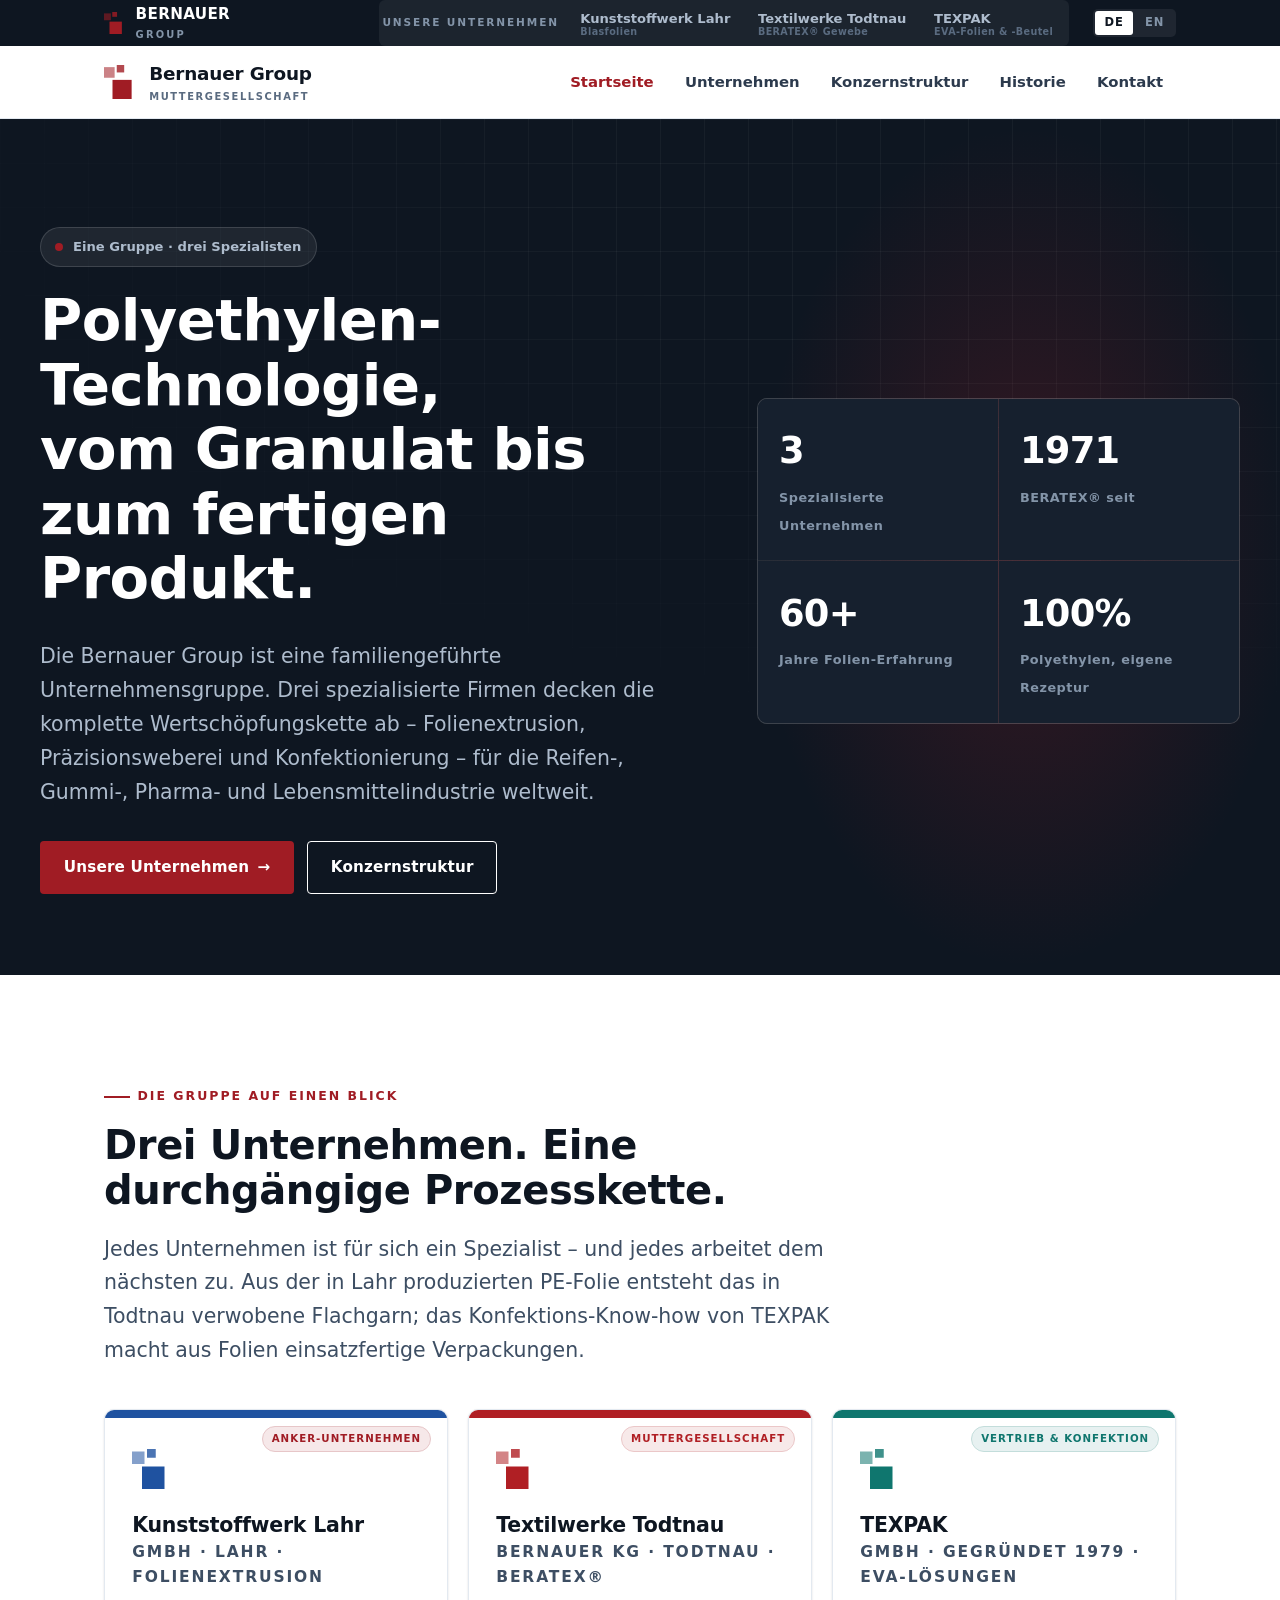
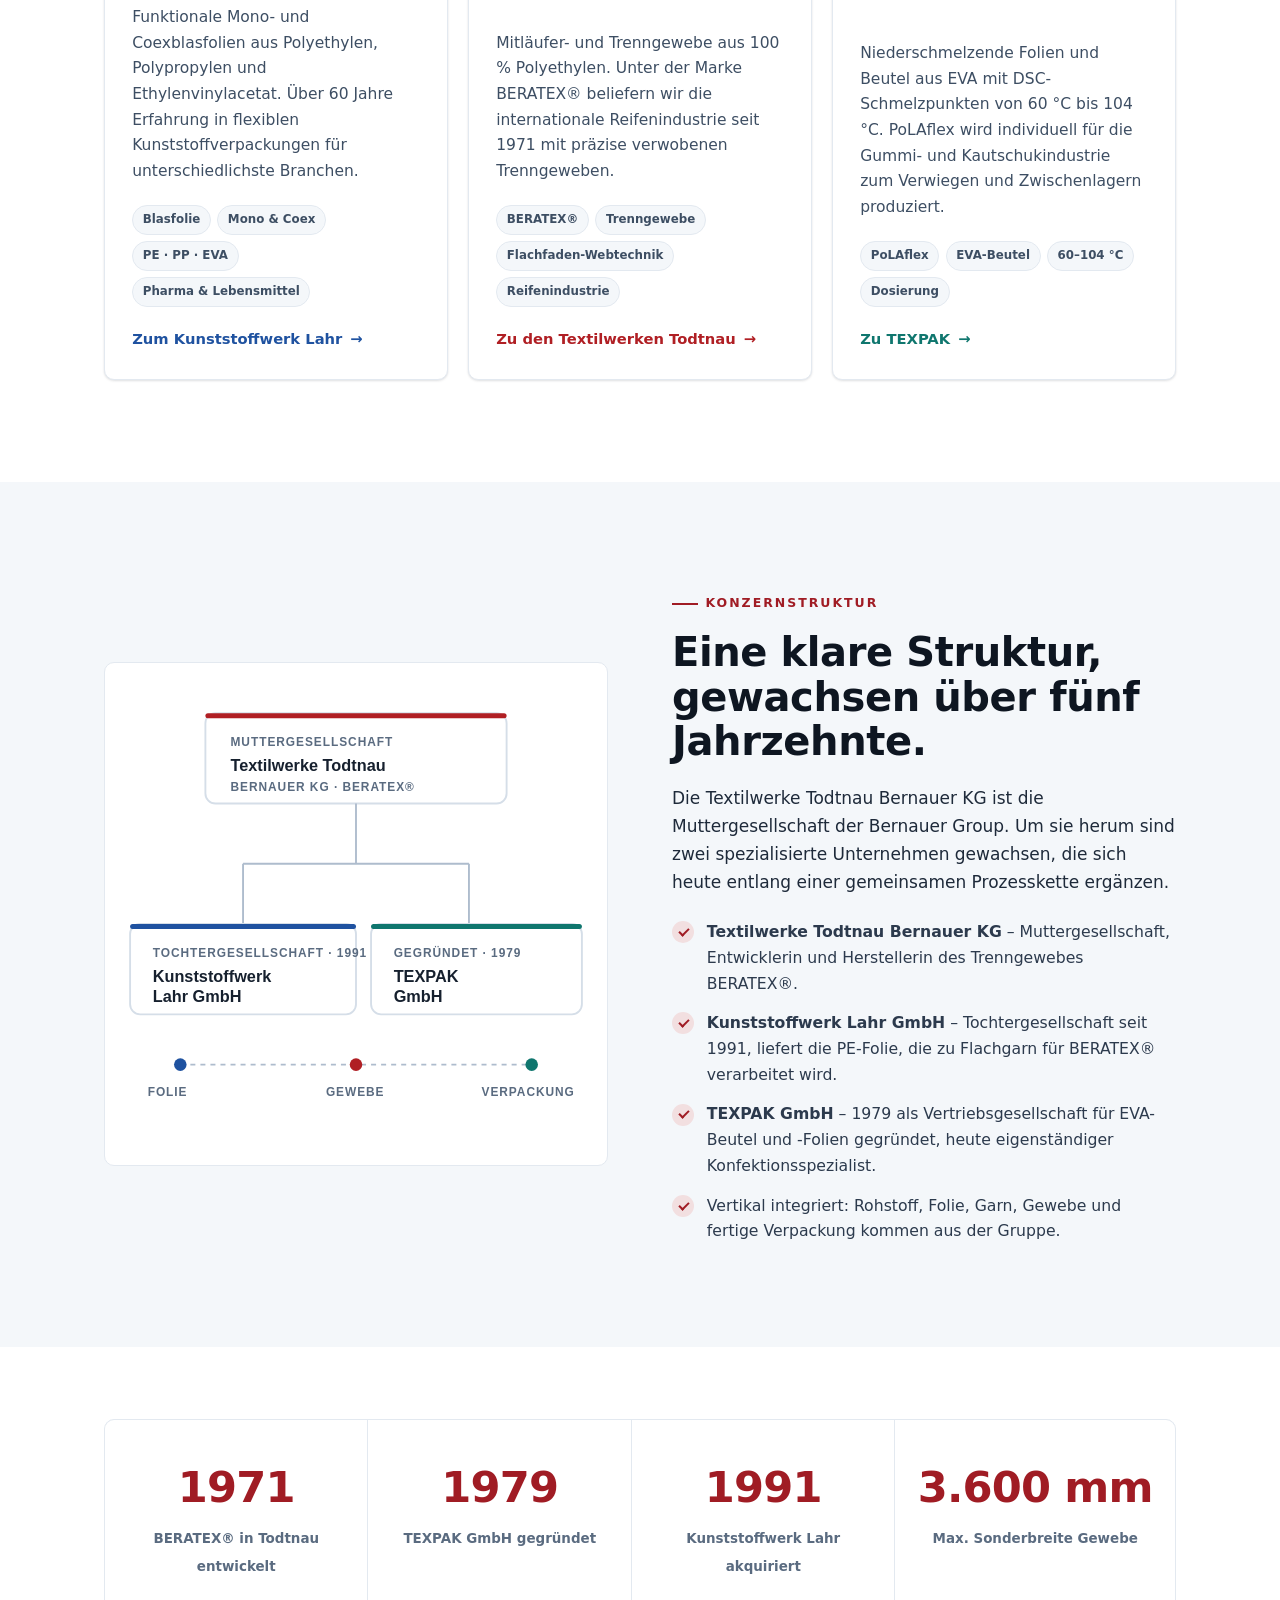
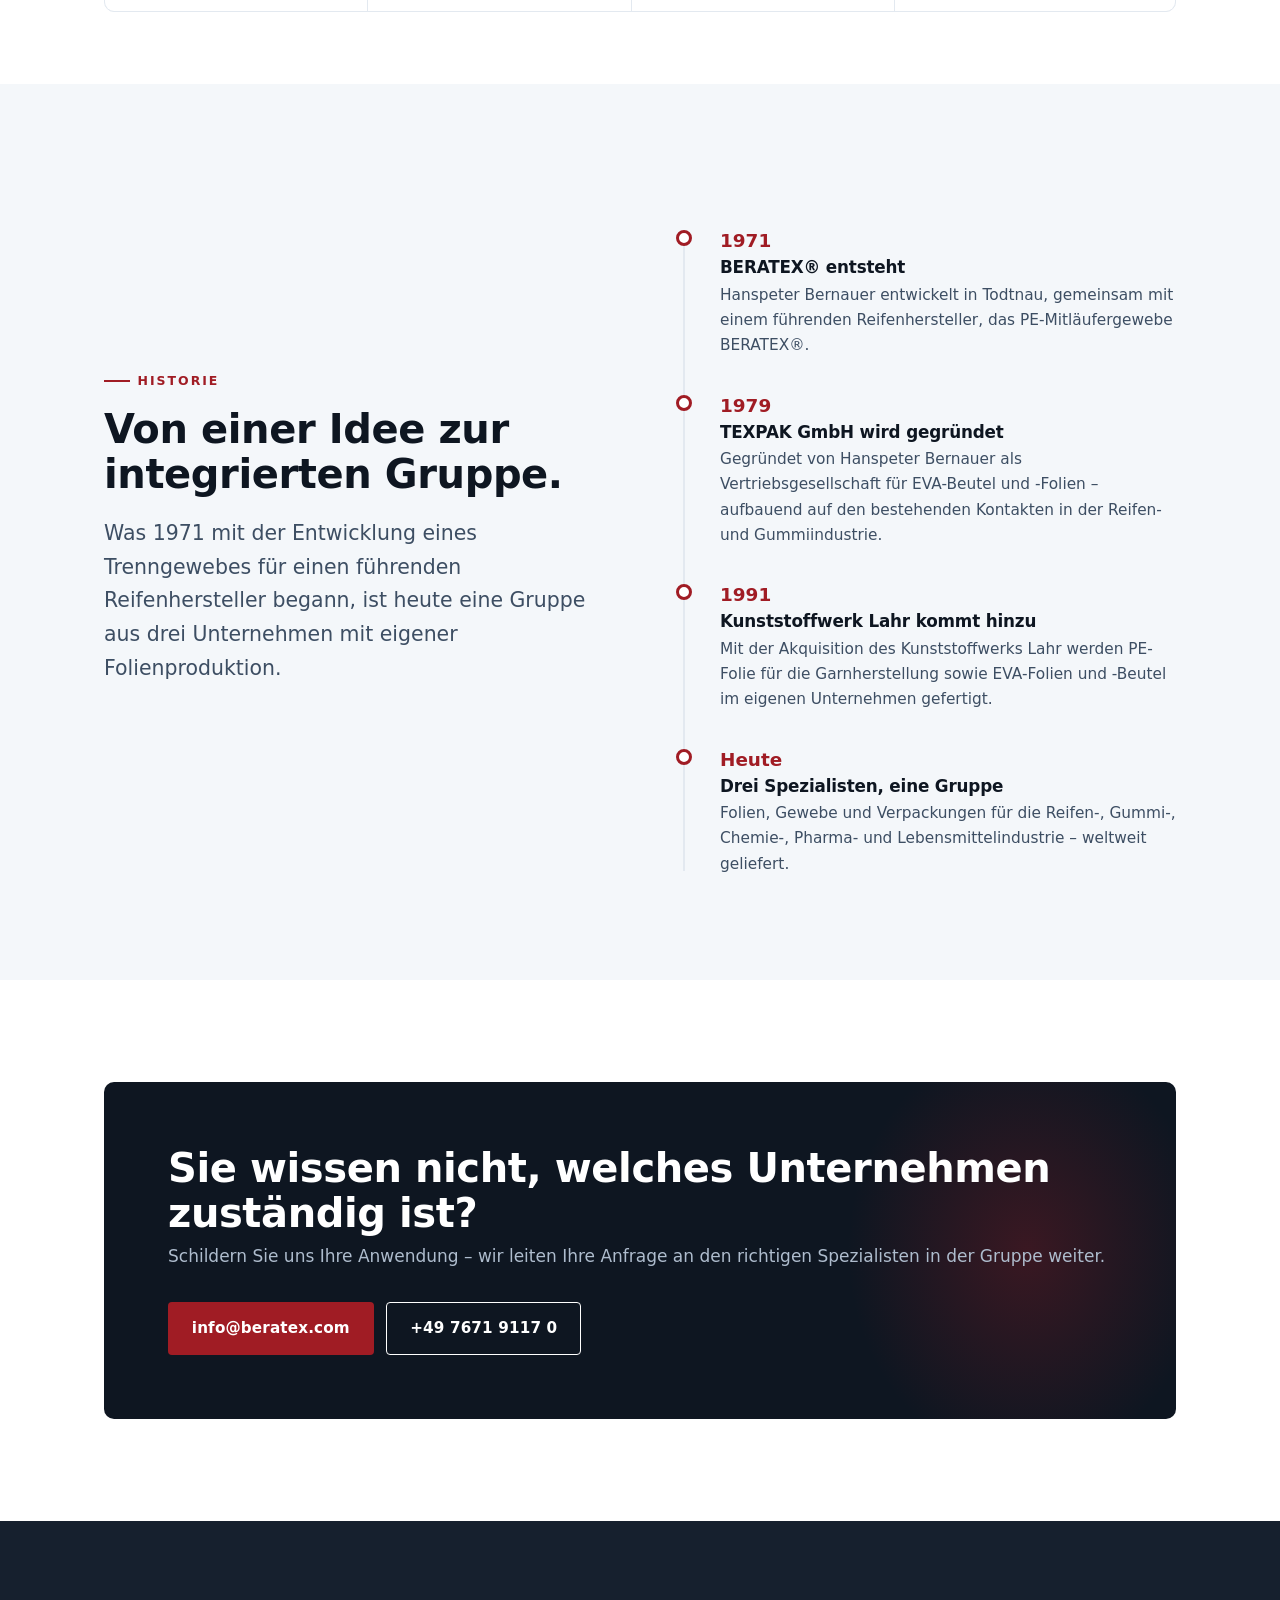
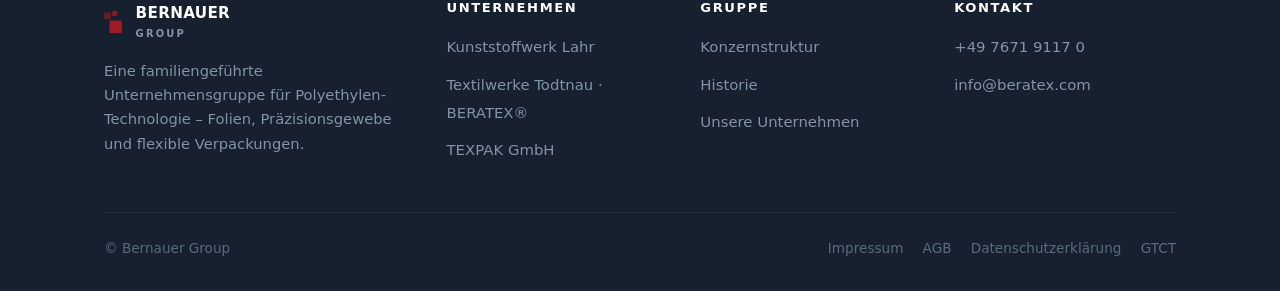
==== index.html @ 50db1efd "feat: B2B-Konzernwebsite der Bernauer Group mit Sparten-Weiche und DE/EN Statische Website fuer die " ====
<!DOCTYPE html>
<html lang="de">
<head>
<meta charset="utf-8">
<meta name="viewport" content="width=device-width, initial-scale=1">
<title data-en="Bernauer Group — Three specialists in polyethylene technology">Bernauer Group — Drei Spezialisten für Polyethylen-Technologie</title>
<meta name="description"
      content="Die Bernauer Group vereint drei spezialisierte Unternehmen: Kunststoffwerk Lahr (Blasfolien), Textilwerke Todtnau / BERATEX (PE-Trenngewebe) und TEXPAK (niederschmelzende EVA-Folien und -Beutel)."
      data-en="The Bernauer Group unites three specialised companies: Kunststoffwerk Lahr (blown films), Textilwerke Todtnau / BERATEX (PE release fabrics) and TEXPAK (low-melting EVA films and bags).">
<link rel="stylesheet" href="assets/styles.css">
</head>
<body>

<header class="site-header">
  <!-- ── Zeile 1: Konzern-Identität, Sparten-Weiche, Sprache ─────── -->
  <div class="groupbar">
    <div class="container groupbar__inner">
      <a class="groupbar__brand" href="index.html">
        <svg class="mark" viewBox="0 0 32 32" aria-hidden="true"><rect class="m2" x="0" y="2" width="10" height="10"/><rect class="m3" x="12" y="0" width="7" height="7"/><rect x="8" y="14" width="18" height="18"/></svg>
        <span>BERNAUER<small>Group</small></span>
      </a>

      <nav class="switch" aria-label="Unternehmen der Gruppe">
        <span class="switch__label" data-en="Our companies">Unsere Unternehmen</span>
        <a href="kunststoffwerk-lahr.html" data-brand="kwl">Kunststoffwerk Lahr<small data-en="Blown films">Blasfolien</small></a>
        <a href="beratex.html" data-brand="beratex">Textilwerke Todtnau<small data-en="BERATEX® fabrics">BERATEX® Gewebe</small></a>
        <a href="texpak.html" data-brand="texpak">TEXPAK<small data-en="EVA films &amp; bags">EVA-Folien &amp; -Beutel</small></a>
      </nav>

      <div class="langswitch" role="group" aria-label="Sprache / Language">
        <button type="button" data-lang="de" aria-pressed="true">DE</button>
        <button type="button" data-lang="en" aria-pressed="false">EN</button>
      </div>
    </div>
  </div>

  <!-- ── Zeile 2: Seiten-Navigation ──────────────────────────────── -->
  <div class="container navbar__inner">
    <a class="brandlink" href="index.html">
      <svg class="mark" viewBox="0 0 32 32" aria-hidden="true"><rect class="m2" x="0" y="2" width="10" height="10"/><rect class="m3" x="12" y="0" width="7" height="7"/><rect x="8" y="14" width="18" height="18"/></svg>
      <span class="brandlink__name">Bernauer Group<small data-en="Parent company">Muttergesellschaft</small></span>
    </a>

    <button class="nav-toggle" aria-label="Menü öffnen" aria-expanded="false" aria-controls="mainnav">
      <span></span><span></span><span></span>
    </button>

    <nav class="mainnav" id="mainnav" aria-label="Hauptnavigation">
      <div class="mobile-switch">
        <a href="kunststoffwerk-lahr.html">Kunststoffwerk Lahr</a>
        <a href="beratex.html">Textilwerke Todtnau · BERATEX®</a>
        <a href="texpak.html">TEXPAK GmbH</a>
      </div>
      <a href="index.html" class="is-active" data-en="Home">Startseite</a>
      <a href="#companies" data-en="Companies">Unternehmen</a>
      <a href="#structure" data-en="Group structure">Konzernstruktur</a>
      <a href="#history" data-en="History">Historie</a>
      <a href="#contact" data-en="Contact">Kontakt</a>
      <a class="btn btn--primary nav-cta" href="#contact" data-en-html="Request a quote <span class=&quot;arrow&quot;>→</span>">Anfrage stellen <span class="arrow">→</span></a>
    </nav>
  </div>
</header>

<main>

  <!-- ══ HERO ══════════════════════════════════════════════════════ -->
  <section class="hero">
    <div class="container hero__inner">
      <div class="hero__grid">
        <div>
          <span class="hero__badge" data-en-html="<span class=&quot;dot&quot;></span> One group · three specialists"><span class="dot"></span> Eine Gruppe · drei Spezialisten</span>
          <h1 data-en-html="Polyethylene technology,<br>from granulate to finished product.">Polyethylen-Technologie,<br>vom Granulat bis zum fertigen Produkt.</h1>
          <p class="lead" data-en="The Bernauer Group is a family-owned industrial group. Three specialised companies cover the complete value chain — film extrusion, precision weaving and converting — for the tyre, rubber, pharmaceutical and food industries worldwide.">
            Die Bernauer Group ist eine familiengeführte Unternehmensgruppe. Drei
            spezialisierte Firmen decken die komplette Wertschöpfungskette ab –
            Folienextrusion, Präzisionsweberei und Konfektionierung – für die
            Reifen-, Gummi-, Pharma- und Lebensmittelindustrie weltweit.
          </p>
          <div class="hero__actions">
            <a class="btn btn--primary" href="#companies" data-en-html="Explore our companies <span class=&quot;arrow&quot;>→</span>">Unsere Unternehmen <span class="arrow">→</span></a>
            <a class="btn btn--ghost" href="#structure" data-en="Group structure">Konzernstruktur</a>
          </div>
        </div>

        <div class="hero__stats">
          <div class="hero__stat"><b>3</b><span data-en="Specialised companies">Spezialisierte Unternehmen</span></div>
          <div class="hero__stat"><b>1971</b><span data-en="BERATEX® since">BERATEX® seit</span></div>
          <div class="hero__stat"><b>60+</b><span data-en="Years of film expertise">Jahre Folien-Erfahrung</span></div>
          <div class="hero__stat"><b>100%</b><span data-en="Polyethylene, own formulation">Polyethylen, eigene Rezeptur</span></div>
        </div>
      </div>
    </div>
  </section>

  <!-- ══ DIE DREI UNTERNEHMEN — die Weiche als große Karten ════════ -->
  <section class="section" id="companies">
    <div class="container">
      <div style="max-width:70ch">
        <span class="eyebrow" data-en="The group at a glance">Die Gruppe auf einen Blick</span>
        <h2 data-en="Three companies. One integrated process chain.">Drei Unternehmen. Eine durchgängige Prozesskette.</h2>
        <p class="lead" data-en="Each company is a specialist in its own right — and each one feeds the next. PE film produced in Lahr becomes the flat yarn woven in Todtnau; the converting know-how of TEXPAK turns films into ready-to-use packaging.">
          Jedes Unternehmen ist für sich ein Spezialist – und jedes arbeitet dem
          nächsten zu. Aus der in Lahr produzierten PE-Folie entsteht das in
          Todtnau verwobene Flachgarn; das Konfektions-Know-how von TEXPAK macht
          aus Folien einsatzfertige Verpackungen.
        </p>
      </div>

      <div class="divisions" style="margin-top:2.6rem" data-reveal>

        <article class="division" data-brand="kwl">
          <div class="division__top"></div>
          <span class="division__anchor" data-en="Anchor company">Anker-Unternehmen</span>
          <div class="division__body">
            <div class="division__mark">
              <svg class="mark" viewBox="0 0 32 32" aria-hidden="true"><rect class="m2" x="0" y="2" width="10" height="10"/><rect class="m3" x="12" y="0" width="7" height="7"/><rect x="8" y="14" width="18" height="18"/></svg>
            </div>
            <h3>Kunststoffwerk Lahr</h3>
            <p class="division__role" data-en="GmbH · Lahr · Film extrusion">GmbH · Lahr · Folienextrusion</p>
            <p data-en="Functional mono- and coex blown films made from polyethylene, polypropylene and EVA. More than 60 years of expertise in flexible plastic packaging for a wide range of industries.">
              Funktionale Mono- und Coexblasfolien aus Polyethylen, Polypropylen
              und Ethylenvinylacetat. Über 60 Jahre Erfahrung in flexiblen
              Kunststoffverpackungen für unterschiedlichste Branchen.
            </p>
            <div class="division__tags">
              <span data-en="Blown film">Blasfolie</span><span data-en="Mono &amp; coex">Mono &amp; Coex</span><span>PE · PP · EVA</span><span data-en="Pharma &amp; food">Pharma &amp; Lebensmittel</span>
            </div>
            <a class="division__link" href="kunststoffwerk-lahr.html" data-en-html="Visit Kunststoffwerk Lahr <span class=&quot;arrow&quot;>→</span>">Zum Kunststoffwerk Lahr <span class="arrow">→</span></a>
          </div>
        </article>

        <article class="division" data-brand="beratex">
          <div class="division__top"></div>
          <span class="division__anchor" style="--brand:var(--beratex)" data-en="Parent company">Muttergesellschaft</span>
          <div class="division__body">
            <div class="division__mark">
              <svg class="mark" viewBox="0 0 32 32" aria-hidden="true"><rect class="m2" x="0" y="2" width="10" height="10"/><rect class="m3" x="12" y="0" width="7" height="7"/><rect x="8" y="14" width="18" height="18"/></svg>
            </div>
            <h3>Textilwerke Todtnau</h3>
            <p class="division__role">Bernauer KG · Todtnau · BERATEX®</p>
            <p data-en="Release fabrics and liners woven from 100% polyethylene. Under the BERATEX® brand we have supplied the international tyre industry with precision-woven separating fabrics since 1971.">
              Mitläufer- und Trenngewebe aus 100 % Polyethylen. Unter der Marke
              BERATEX® beliefern wir die internationale Reifenindustrie seit 1971
              mit präzise verwobenen Trenngeweben.
            </p>
            <div class="division__tags">
              <span>BERATEX®</span><span data-en="Release fabric">Trenngewebe</span><span data-en="Flat-yarn weaving">Flachfaden-Webtechnik</span><span data-en="Tyre industry">Reifenindustrie</span>
            </div>
            <a class="division__link" href="beratex.html" data-en-html="Visit Textilwerke Todtnau <span class=&quot;arrow&quot;>→</span>">Zu den Textilwerken Todtnau <span class="arrow">→</span></a>
          </div>
        </article>

        <article class="division" data-brand="texpak">
          <div class="division__top"></div>
          <span class="division__anchor" style="--brand:var(--texpak)" data-en="Sales &amp; converting">Vertrieb &amp; Konfektion</span>
          <div class="division__body">
            <div class="division__mark">
              <svg class="mark" viewBox="0 0 32 32" aria-hidden="true"><rect class="m2" x="0" y="2" width="10" height="10"/><rect class="m3" x="12" y="0" width="7" height="7"/><rect x="8" y="14" width="18" height="18"/></svg>
            </div>
            <h3>TEXPAK</h3>
            <p class="division__role" data-en="GmbH · Founded 1979 · EVA solutions">GmbH · gegründet 1979 · EVA-Lösungen</p>
            <p data-en="Low-melting films and bags made from EVA with DSC melting points from 60 °C to 104 °C. PoLAflex is produced individually for the rubber and chemical industry for weighing and interim storage.">
              Niederschmelzende Folien und Beutel aus EVA mit DSC-Schmelzpunkten
              von 60 °C bis 104 °C. PoLAflex wird individuell für die Gummi- und
              Kautschukindustrie zum Verwiegen und Zwischenlagern produziert.
            </p>
            <div class="division__tags">
              <span>PoLAflex</span><span data-en="EVA bags">EVA-Beutel</span><span>60–104 °C</span><span data-en="Dosing">Dosierung</span>
            </div>
            <a class="division__link" href="texpak.html" data-en-html="Visit TEXPAK <span class=&quot;arrow&quot;>→</span>">Zu TEXPAK <span class="arrow">→</span></a>
          </div>
        </article>

      </div>
    </div>
  </section>

  <!-- ══ KONZERNSTRUKTUR ═══════════════════════════════════════════ -->
  <section class="section bg-paper" id="structure">
    <div class="container">
      <div class="split">
        <div class="split__media">
          <div class="figure" style="aspect-ratio:1/1;background:#fff">
            <svg viewBox="0 0 400 400" role="img" aria-label="Organigramm der Bernauer Group: Textilwerke Todtnau als Muttergesellschaft mit Kunststoffwerk Lahr und TEXPAK">
              <defs>
                <style>
                  .box  { fill:#fff; stroke:#d5dee8; stroke-width:1.5; }
                  .lbl  { font:700 13px 'Helvetica Neue',Arial,sans-serif; fill:#16202e; }
                  .sub  { font:600 9.5px 'Helvetica Neue',Arial,sans-serif; fill:#5a6b80; letter-spacing:.08em; }
                  .conn { stroke:#aebccd; stroke-width:1.5; fill:none; }
                </style>
              </defs>

              <rect class="box" x="80" y="40" width="240" height="72" rx="8" stroke="#b01f24"/>
              <rect x="80" y="40" width="240" height="4" rx="2" fill="#b01f24"/>
              <text class="sub" x="100" y="66" data-en="PARENT COMPANY">MUTTERGESELLSCHAFT</text>
              <text class="lbl" x="100" y="86">Textilwerke Todtnau</text>
              <text class="sub" x="100" y="102">BERNAUER KG · BERATEX®</text>

              <path class="conn" d="M200 112 V 160"/>
              <path class="conn" d="M110 160 H 290"/>
              <path class="conn" d="M110 160 V 208"/>
              <path class="conn" d="M290 160 V 208"/>

              <rect class="box" x="20" y="208" width="180" height="72" rx="8" stroke="#1f52a0"/>
              <rect x="20" y="208" width="180" height="4" rx="2" fill="#1f52a0"/>
              <text class="sub" x="38" y="234" data-en="SUBSIDIARY · 1991">TOCHTERGESELLSCHAFT · 1991</text>
              <text class="lbl" x="38" y="254">Kunststoffwerk</text>
              <text class="lbl" x="38" y="270">Lahr GmbH</text>

              <rect class="box" x="212" y="208" width="168" height="72" rx="8" stroke="#0f766e"/>
              <rect x="212" y="208" width="168" height="4" rx="2" fill="#0f766e"/>
              <text class="sub" x="230" y="234" data-en="FOUNDED · 1979">GEGRÜNDET · 1979</text>
              <text class="lbl" x="230" y="254">TEXPAK</text>
              <text class="lbl" x="230" y="270">GmbH</text>

              <path class="conn" d="M60 320 H 340" stroke="#d5dee8" stroke-dasharray="4 4"/>
              <circle cx="60"  cy="320" r="5" fill="#1f52a0"/>
              <circle cx="200" cy="320" r="5" fill="#b01f24"/>
              <circle cx="340" cy="320" r="5" fill="#0f766e"/>
              <text class="sub" x="34"  y="345" data-en="FILM">FOLIE</text>
              <text class="sub" x="176" y="345" data-en="FABRIC">GEWEBE</text>
              <text class="sub" x="300" y="345" data-en="PACKAGING">VERPACKUNG</text>
            </svg>
          </div>
        </div>

        <div>
          <span class="eyebrow" data-en="Group structure">Konzernstruktur</span>
          <h2 data-en="A clear structure, grown over five decades.">Eine klare Struktur, gewachsen über fünf Jahrzehnte.</h2>
          <p data-en="Textilwerke Todtnau Bernauer KG is the parent company of the Bernauer Group. Around it, two specialised companies have grown that today complement each other along a single process chain.">
            Die Textilwerke Todtnau Bernauer KG ist die Muttergesellschaft der
            Bernauer Group. Um sie herum sind zwei spezialisierte Unternehmen
            gewachsen, die sich heute entlang einer gemeinsamen Prozesskette
            ergänzen.
          </p>
          <ul class="checklist">
            <li><span data-en-html="<strong>Textilwerke Todtnau Bernauer KG</strong> — parent company, developer and manufacturer of the BERATEX® release fabric."><strong>Textilwerke Todtnau Bernauer KG</strong> – Muttergesellschaft, Entwicklerin und Herstellerin des Trenngewebes BERATEX®.</span></li>
            <li><span data-en-html="<strong>Kunststoffwerk Lahr GmbH</strong> — subsidiary since 1991, supplies the PE film that is processed into flat yarn for BERATEX®."><strong>Kunststoffwerk Lahr GmbH</strong> – Tochtergesellschaft seit 1991, liefert die PE-Folie, die zu Flachgarn für BERATEX® verarbeitet wird.</span></li>
            <li><span data-en-html="<strong>TEXPAK GmbH</strong> — founded in 1979 as the sales company for EVA bags and films, today a converting specialist in its own right."><strong>TEXPAK GmbH</strong> – 1979 als Vertriebsgesellschaft für EVA-Beutel und -Folien gegründet, heute eigenständiger Konfektionsspezialist.</span></li>
            <li><span data-en="Vertically integrated: raw material, film, yarn, fabric and finished packaging come from within the group.">Vertikal integriert: Rohstoff, Folie, Garn, Gewebe und fertige Verpackung kommen aus der Gruppe.</span></li>
          </ul>
        </div>
      </div>
    </div>
  </section>

  <!-- ══ KENNZAHLEN ════════════════════════════════════════════════ -->
  <section class="section--tight section">
    <div class="container">
      <div class="stats" data-reveal>
        <div class="stat"><b>1971</b><span data-en="BERATEX® developed in Todtnau">BERATEX® in Todtnau entwickelt</span></div>
        <div class="stat"><b>1979</b><span data-en="TEXPAK GmbH founded">TEXPAK GmbH gegründet</span></div>
        <div class="stat"><b>1991</b><span data-en="Kunststoffwerk Lahr acquired">Kunststoffwerk Lahr akquiriert</span></div>
        <div class="stat"><b>3.600&nbsp;mm</b><span data-en="Max. special fabric width">Max. Sonderbreite Gewebe</span></div>
      </div>
    </div>
  </section>

  <!-- ══ HISTORIE ══════════════════════════════════════════════════ -->
  <section class="section bg-paper" id="history">
    <div class="container">
      <div class="split">
        <div>
          <span class="eyebrow" data-en="History">Historie</span>
          <h2 data-en="From a single idea to an integrated group.">Von einer Idee zur integrierten Gruppe.</h2>
          <p class="lead" data-en="What began in 1971 with the development of a separating fabric for a leading tyre manufacturer is today a group of three companies with its own film production.">
            Was 1971 mit der Entwicklung eines Trenngewebes für einen führenden
            Reifenhersteller begann, ist heute eine Gruppe aus drei Unternehmen
            mit eigener Folienproduktion.
          </p>
        </div>
        <div>
          <div class="timeline">
            <div class="tl">
              <b>1971</b>
              <h3 data-en="BERATEX® is created">BERATEX® entsteht</h3>
              <p data-en="Hanspeter Bernauer develops the BERATEX® PE release fabric in Todtnau, together with a leading tyre manufacturer.">Hanspeter Bernauer entwickelt in Todtnau, gemeinsam mit einem führenden Reifenhersteller, das PE-Mitläufergewebe BERATEX®.</p>
            </div>
            <div class="tl">
              <b>1979</b>
              <h3 data-en="TEXPAK GmbH is founded">TEXPAK GmbH wird gegründet</h3>
              <p data-en="Founded by Hanspeter Bernauer as a sales company for EVA bags and films, building on established contacts in the tyre and rubber industry.">Gegründet von Hanspeter Bernauer als Vertriebsgesellschaft für EVA-Beutel und -Folien – aufbauend auf den bestehenden Kontakten in der Reifen- und Gummiindustrie.</p>
            </div>
            <div class="tl">
              <b>1991</b>
              <h3 data-en="Kunststoffwerk Lahr joins the group">Kunststoffwerk Lahr kommt hinzu</h3>
              <p data-en="With the acquisition of Kunststoffwerk Lahr, PE film for yarn production — and EVA films and bags — are manufactured in-house.">Mit der Akquisition des Kunststoffwerks Lahr werden PE-Folie für die Garnherstellung sowie EVA-Folien und -Beutel im eigenen Unternehmen gefertigt.</p>
            </div>
            <div class="tl">
              <b data-en="Today">Heute</b>
              <h3 data-en="Three specialists, one group">Drei Spezialisten, eine Gruppe</h3>
              <p data-en="Films, fabrics and packaging for the tyre, rubber, chemical, pharmaceutical and food industries — supplied worldwide.">Folien, Gewebe und Verpackungen für die Reifen-, Gummi-, Chemie-, Pharma- und Lebensmittelindustrie – weltweit geliefert.</p>
            </div>
          </div>
        </div>
      </div>
    </div>
  </section>

  <!-- ══ CTA ═══════════════════════════════════════════════════════ -->
  <section class="section" id="contact">
    <div class="container">
      <div class="cta">
        <div class="cta__inner">
          <div>
            <h2 data-en="Not sure which company you need?">Sie wissen nicht, welches Unternehmen zuständig ist?</h2>
            <p data-en="Tell us about your application — we will route your enquiry to the right specialist within the group.">Schildern Sie uns Ihre Anwendung – wir leiten Ihre Anfrage an den richtigen Spezialisten in der Gruppe weiter.</p>
          </div>
          <div style="display:flex;gap:.8rem;flex-wrap:wrap">
            <a class="btn btn--primary" href="mailto:info@beratex.com">info@beratex.com</a>
            <a class="btn btn--ghost" href="tel:+4976719117">+49 7671 9117 0</a>
          </div>
        </div>
      </div>
    </div>
  </section>

</main>

<footer class="site-footer">
  <div class="container">
    <div class="footer__grid footer">
      <div class="footer__brand">
        <span class="groupbar__brand">
          <svg class="mark" viewBox="0 0 32 32" aria-hidden="true"><rect class="m2" x="0" y="2" width="10" height="10"/><rect class="m3" x="12" y="0" width="7" height="7"/><rect x="8" y="14" width="18" height="18"/></svg>
          <span>BERNAUER<small>Group</small></span>
        </span>
        <p data-en="A family-owned industrial group specialising in polyethylene technology — films, precision-woven fabrics and flexible packaging.">Eine familiengeführte Unternehmensgruppe für Polyethylen-Technologie – Folien, Präzisionsgewebe und flexible Verpackungen.</p>
      </div>

      <div>
        <h4 data-en="Companies">Unternehmen</h4>
        <ul>
          <li><a href="kunststoffwerk-lahr.html">Kunststoffwerk Lahr</a></li>
          <li><a href="beratex.html">Textilwerke Todtnau · BERATEX®</a></li>
          <li><a href="texpak.html">TEXPAK GmbH</a></li>
        </ul>
      </div>

      <div>
        <h4 data-en="Group">Gruppe</h4>
        <ul>
          <li><a href="#structure" data-en="Group structure">Konzernstruktur</a></li>
          <li><a href="#history" data-en="History">Historie</a></li>
          <li><a href="#companies" data-en="Our companies">Unsere Unternehmen</a></li>
        </ul>
      </div>

      <div>
        <h4 data-en="Contact">Kontakt</h4>
        <ul>
          <li><a href="tel:+4976719117">+49 7671 9117 0</a></li>
          <li><a href="mailto:info@beratex.com">info@beratex.com</a></li>
        </ul>
      </div>
    </div>

    <div class="footer__bottom">
      <span>© Bernauer Group</span>
      <nav>
        <a href="#" data-en="Imprint">Impressum</a>
        <a href="#" data-en="Terms &amp; Conditions">AGB</a>
        <a href="#" data-en="Privacy Policy">Datenschutzerklärung</a>
        <a href="#">GTCT</a>
      </nav>
    </div>
  </div>
</footer>

<script src="assets/app.js"></script>
</body>
</html>
---- assets/styles.css ----
/* =====================================================================
   BERNAUER GROUP — Konzern-Website (Redesign)
   Clean · modern · industriell-seriös
   Ein gemeinsames Design-System für die Gruppe und ihre 3 Sparten.
   ===================================================================== */

/* ---------- Design Tokens ---------- */
:root {
  /* Neutrale Industrie-Palette */
  --ink:        #0e1621;
  --slate-900:  #16202e;
  --slate-800:  #1e2a3a;
  --slate-700:  #2c3a4d;
  --slate-600:  #3d4e63;
  --slate-500:  #5a6b80;
  --slate-400:  #8394a8;
  --slate-300:  #aebccd;
  --slate-200:  #d5dee8;
  --line:       #e3e9f0;
  --paper:      #f4f7fa;
  --paper-2:    #eef2f7;
  --white:      #ffffff;

  /* Konzern-Leitfarbe (Bernauer) */
  --bernauer:      #a01c24;
  --bernauer-dark: #7c141b;

  /* Sparten-Akzente */
  --kwl:      #1f52a0;   /* Kunststoffwerk Lahr  – Blau  */
  --beratex:  #b01f24;   /* Textilwerke Todtnau  – Rot   */
  --texpak:   #0f766e;   /* Texpak               – Petrol*/

  /* Pro Seite überschreibbar */
  --brand:      var(--bernauer);
  --brand-dark: var(--bernauer-dark);

  --radius:   4px;
  --radius-lg:10px;
  --shadow-sm: 0 1px 2px rgba(14,22,33,.06), 0 1px 3px rgba(14,22,33,.08);
  --shadow-md: 0 6px 20px rgba(14,22,33,.08), 0 2px 6px rgba(14,22,33,.06);
  --shadow-lg: 0 24px 60px rgba(14,22,33,.16);

  --maxw: 1200px;
  --gutter: clamp(20px, 5vw, 64px);

  --font: "Helvetica Neue", "Segoe UI", system-ui, -apple-system, Arial, sans-serif;
}

*, *::before, *::after { box-sizing: border-box; }

/* clip statt hidden: verhindert waagerechtes Scrollen durch die
   ausgeblendete Mobil-Navigation, ohne position:sticky zu zerstören. */
html { scroll-behavior: smooth; -webkit-text-size-adjust: 100%; overflow-x: clip; }

body {
  margin: 0;
  font-family: var(--font);
  color: var(--slate-800);
  background: var(--white);
  line-height: 1.65;
  font-size: 17px;
  -webkit-font-smoothing: antialiased;
  overflow-x: clip;
}

img { max-width: 100%; display: block; }
a { color: inherit; text-decoration: none; }

h1, h2, h3, h4 {
  margin: 0 0 .5em;
  color: var(--ink);
  line-height: 1.12;
  font-weight: 800;
  letter-spacing: -.01em;
}
h1 { font-size: clamp(2.1rem, 5vw, 3.6rem); }
h2 { font-size: clamp(1.7rem, 3.4vw, 2.5rem); }
h3 { font-size: 1.2rem; }
p  { margin: 0 0 1rem; }

.container { max-width: var(--maxw); margin-inline: auto; padding-inline: var(--gutter); }

/* Sprungziele nicht unter der klebenden Kopfzeile verstecken */
section[id], [id^="contact"], [id^="data"] { scroll-margin-top: 130px; }
.section  { padding: clamp(56px, 8vw, 110px) 0; }
.section--tight { padding: clamp(40px, 6vw, 72px) 0; }
.bg-paper { background: var(--paper); }
.bg-ink   { background: var(--ink); color: var(--slate-200); }
.bg-ink h1, .bg-ink h2, .bg-ink h3 { color: #fff; }

/* Eyebrow / Kicker */
.eyebrow {
  display: inline-flex;
  align-items: center;
  gap: .6em;
  font-size: .78rem;
  font-weight: 700;
  letter-spacing: .16em;
  text-transform: uppercase;
  color: var(--brand);
  margin-bottom: 1rem;
}
.eyebrow::before {
  content: "";
  width: 26px; height: 2px;
  background: var(--brand);
  display: inline-block;
}
.bg-ink .eyebrow { color: var(--slate-300); }
.bg-ink .eyebrow::before { background: var(--brand); }

.lead { font-size: clamp(1.05rem, 1.6vw, 1.28rem); color: var(--slate-600); max-width: 62ch; }
.bg-ink .lead { color: var(--slate-300); }

/* ---------- Buttons ---------- */
.btn {
  display: inline-flex; align-items: center; gap: .55em;
  font-weight: 700; font-size: .95rem;
  padding: .85em 1.5em;
  border-radius: var(--radius);
  border: 1.5px solid transparent;
  cursor: pointer; transition: .18s ease;
  letter-spacing: .01em;
}
.btn--primary { background: var(--brand); color: #fff; }
.btn--primary:hover { background: var(--brand-dark); transform: translateY(-1px); }
.btn--ghost { border-color: currentColor; color: var(--ink); }
.btn--ghost:hover { background: var(--ink); color: #fff; border-color: var(--ink); }
/* Auf dunklem Grund (Hero, CTA, Ink-Sektionen) muss der Ghost-Button hell sein */
.bg-ink .btn--ghost, .hero .btn--ghost, .cta .btn--ghost { color: #fff; }
.bg-ink .btn--ghost:hover, .hero .btn--ghost:hover, .cta .btn--ghost:hover { background: #fff; color: var(--ink); border-color: #fff; }
.btn .arrow { transition: transform .18s ease; }
.btn:hover .arrow { transform: translateX(3px); }

/* =====================================================================
   LOGO-MARKE  (geometrisches Quadrat-Motiv der Bernauer Group)
   ===================================================================== */
.mark { width: 34px; height: 34px; flex: 0 0 auto; }
.mark rect { fill: currentColor; }
.mark .m2 { opacity: .55; }
.mark .m3 { opacity: .8; }

/* =====================================================================
   HEADER  +  KONZERN-WEICHE (Sparten-Umschalter)
   ===================================================================== */
.site-header {
  position: sticky; top: 0; z-index: 60;
  background: rgba(255,255,255,.92);
  backdrop-filter: saturate(160%) blur(10px);
  border-bottom: 1px solid var(--line);
}

/* Zeile 1: Konzern-Identität + Weiche */
.groupbar {
  background: var(--ink);
  color: var(--slate-300);
}
.groupbar__inner {
  display: flex; align-items: center; gap: 1.5rem;
  min-height: 46px;
  flex-wrap: wrap;
}
.groupbar__brand {
  display: inline-flex; align-items: center; gap: .6rem;
  color: #fff; font-weight: 800; letter-spacing: .02em;
  font-size: .95rem;
}
.groupbar__brand .mark { width: 22px; height: 22px; color: var(--bernauer); }
.groupbar__brand span small {
  display: block; font-size: .62rem; font-weight: 600;
  letter-spacing: .22em; color: var(--slate-400); text-transform: uppercase;
}

/* Sprachumschalter DE / EN */
.langswitch { display: inline-flex; gap: 2px; background: rgba(255,255,255,.07); border-radius: 5px; padding: 2px; }
.langswitch button {
  appearance: none; border: 0; cursor: pointer; background: transparent;
  color: var(--slate-400); font: 700 .72rem/1 var(--font); letter-spacing: .08em;
  padding: .38rem .6rem; border-radius: 3px; transition: .15s ease;
}
.langswitch button:hover { color: #fff; background: rgba(255,255,255,.08); }
.langswitch button[aria-pressed="true"] { background: #fff; color: var(--ink); }

/* Die WEICHE: Umschalter zwischen den 3 Sparten */
.switch {
  margin-left: auto;
  display: flex; align-items: stretch; gap: 2px; flex-wrap: wrap; justify-content: flex-end;
  background: rgba(255,255,255,.06);
  border-radius: 6px; padding: 3px;
}
.switch__label {
  align-self: center;
  font-size: .66rem; letter-spacing: .18em; text-transform: uppercase;
  color: var(--slate-400); font-weight: 700; margin-right: .4rem;
}
.switch a {
  display: inline-flex; flex-direction: column; justify-content: center;
  padding: .35rem .8rem; border-radius: 4px;
  font-size: .82rem; font-weight: 700; color: var(--slate-300);
  line-height: 1.15; transition: .16s ease; white-space: nowrap;
  border-top: 2px solid transparent;
}
.switch a small { font-size: .6rem; font-weight: 600; color: var(--slate-500); letter-spacing: .04em; }
.switch a:hover { background: rgba(255,255,255,.08); color: #fff; }
.switch a.is-active { background: #fff; color: var(--ink); }
.switch a.is-active small { color: var(--slate-500); }
.switch a[data-brand="kwl"].is-active     { box-shadow: inset 0 3px 0 var(--kwl); }
.switch a[data-brand="beratex"].is-active { box-shadow: inset 0 3px 0 var(--beratex); }
.switch a[data-brand="texpak"].is-active  { box-shadow: inset 0 3px 0 var(--texpak); }

/* Zeile 2: Sparten-Navigation */
.navbar__inner {
  display: flex; align-items: center; gap: 1.25rem;
  min-height: 72px;
}
.brandlink { display: inline-flex; align-items: center; gap: .7rem; color: var(--ink); }
.brandlink .mark { color: var(--brand); }
.brandlink__name { font-weight: 800; font-size: 1.15rem; letter-spacing: -.01em; }
.brandlink__name small {
  display: block; font-size: .62rem; font-weight: 600; letter-spacing: .16em;
  color: var(--slate-500); text-transform: uppercase; white-space: nowrap;
}
.mainnav {
  margin-left: auto; display: flex; align-items: center; gap: .35rem;
}
.mainnav a {
  padding: .55rem .8rem; border-radius: var(--radius);
  font-weight: 600; font-size: .93rem; color: var(--slate-700);
  transition: .15s ease; white-space: nowrap;   /* Navigation nie umbrechen */
}
.mainnav a:hover { color: var(--brand); background: var(--paper); }
.mainnav a.is-active { color: var(--brand); }
.nav-cta { margin-left: .4rem; }

.nav-toggle {
  display: none; margin-left: auto;
  width: 44px; height: 44px; border: 1px solid var(--line);
  background: #fff; border-radius: var(--radius); cursor: pointer;
  flex-direction: column; justify-content: center; align-items: center; gap: 5px;
}
.nav-toggle span { width: 20px; height: 2px; background: var(--ink); transition: .2s; }

/* =====================================================================
   HERO
   ===================================================================== */
.hero {
  position: relative;
  background: var(--ink);
  color: #fff;
  overflow: hidden;
}
.hero::before {
  /* technische Blueprint-Raster-Textur */
  content: "";
  position: absolute; inset: 0;
  background-image:
    linear-gradient(rgba(255,255,255,.04) 1px, transparent 1px),
    linear-gradient(90deg, rgba(255,255,255,.04) 1px, transparent 1px);
  background-size: 44px 44px;
  mask-image: radial-gradient(120% 100% at 80% 0%, #000 30%, transparent 75%);
}
.hero::after {
  content: "";
  position: absolute; top: -20%; right: -10%;
  width: 60vw; height: 140%;
  background: radial-gradient(closest-side, color-mix(in srgb, var(--brand) 55%, transparent), transparent 70%);
  opacity: .5;
  pointer-events: none;
}
.hero__inner { position: relative; z-index: 1; padding: clamp(64px, 12vh, 150px) 0 clamp(56px, 9vh, 120px); }
.hero__grid { display: grid; grid-template-columns: 1.15fr .85fr; gap: clamp(2rem, 5vw, 4rem); align-items: center; }
.hero h1 { color: #fff; }
.hero .lead { color: var(--slate-300); margin-bottom: 2rem; }
.hero__actions { display: flex; gap: .8rem; flex-wrap: wrap; }

.hero__badge {
  display: inline-flex; align-items: center; gap: .6rem;
  background: rgba(255,255,255,.07); border: 1px solid rgba(255,255,255,.14);
  padding: .5rem .9rem; border-radius: 100px; font-size: .82rem;
  color: var(--slate-300); font-weight: 600; margin-bottom: 1.4rem;
}
.hero__badge .dot { width: 8px; height: 8px; border-radius: 50%; background: var(--brand); }

/* Kennzahlen im Hero */
.hero__stats { display: grid; grid-template-columns: repeat(2, 1fr); gap: 1px; background: rgba(255,255,255,.1);
  border: 1px solid rgba(255,255,255,.1); border-radius: var(--radius-lg); overflow: hidden; }
.hero__stat { background: var(--slate-900); padding: 1.4rem 1.3rem; }
.hero__stat b { display: block; font-size: clamp(1.7rem, 3vw, 2.3rem); color: #fff; font-weight: 800; letter-spacing: -.02em; }
.hero__stat span { font-size: .8rem; color: var(--slate-400); font-weight: 600; letter-spacing: .04em; }

/* =====================================================================
   KONZERN-WEICHE als große Karten (Startseite)
   ===================================================================== */
.divisions { display: grid; grid-template-columns: repeat(3, 1fr); gap: 1.25rem; }
.division {
  position: relative; display: flex; flex-direction: column;
  background: #fff; border: 1px solid var(--line); border-radius: var(--radius-lg);
  overflow: hidden; transition: .22s ease; box-shadow: var(--shadow-sm);
}
.division:hover { transform: translateY(-4px); box-shadow: var(--shadow-md); border-color: var(--slate-200); }
.division__top { height: 8px; }
.division[data-brand="kwl"]     .division__top { background: var(--kwl); }
.division[data-brand="beratex"] .division__top { background: var(--beratex); }
.division[data-brand="texpak"]  .division__top { background: var(--texpak); }
.division__body { padding: 1.9rem 1.7rem 1.7rem; display: flex; flex-direction: column; flex: 1; }
.division__mark { margin-bottom: 1.1rem; }
.division[data-brand="kwl"]     .division__mark { color: var(--kwl); }
.division[data-brand="beratex"] .division__mark { color: var(--beratex); }
.division[data-brand="texpak"]  .division__mark { color: var(--texpak); }
.division__mark .mark { width: 40px; height: 40px; }
.division h3 { font-size: 1.28rem; margin-bottom: .15rem; }
.division__role { font-size: .74rem; font-weight: 700; letter-spacing: .12em; text-transform: uppercase; color: var(--slate-500); margin-bottom: .9rem; }
.division p { color: var(--slate-600); font-size: .97rem; flex: 1; }
.division__tags { display: flex; flex-wrap: wrap; gap: .4rem; margin: .3rem 0 1.3rem; }
.division__tags span { font-size: .74rem; font-weight: 600; color: var(--slate-600); background: var(--paper); border: 1px solid var(--line); padding: .25rem .6rem; border-radius: 100px; }
.division__link { display: inline-flex; align-items: center; gap: .5rem; font-weight: 700; font-size: .92rem; margin-top: auto; }
.division[data-brand="kwl"]     .division__link { color: var(--kwl); }
.division[data-brand="beratex"] .division__link { color: var(--beratex); }
.division[data-brand="texpak"]  .division__link { color: var(--texpak); }
.division__link .arrow { transition: transform .18s ease; }
.division:hover .division__link .arrow { transform: translateX(4px); }
.division__anchor {
  position: absolute; top: 1rem; right: 1rem; font-size: .64rem; font-weight: 800;
  letter-spacing: .1em; text-transform: uppercase; color: var(--brand);
  background: color-mix(in srgb, var(--brand) 10%, #fff); border: 1px solid color-mix(in srgb, var(--brand) 25%, #fff);
  padding: .2rem .55rem; border-radius: 100px;
}

/* =====================================================================
   FEATURE / SPLIT
   ===================================================================== */
.split { display: grid; grid-template-columns: 1fr 1fr; gap: clamp(2rem, 5vw, 4.5rem); align-items: center; }
.split--reverse .split__media { order: 2; }

.figure {
  position: relative; border-radius: var(--radius-lg); overflow: hidden;
  border: 1px solid var(--line); background: var(--paper); aspect-ratio: 4/3;
}
/* Industrielle SVG-Grafik-Platzhalter */
.figure svg { width: 100%; height: 100%; display: block; }

.checklist { list-style: none; padding: 0; margin: 1.4rem 0 0; display: grid; gap: .85rem; }
.checklist li { display: flex; gap: .8rem; align-items: flex-start; position: relative; }
.checklist li::before {
  content: ""; flex: 0 0 auto; width: 22px; height: 22px; border-radius: 50%;
  background: color-mix(in srgb, var(--brand) 14%, #fff);
  position: relative; margin-top: .15rem;
}
.checklist li::after {
  content: ""; position: absolute; width: 6px; height: 10px; margin: .45rem 0 0 .55rem;
  border: solid var(--brand); border-width: 0 2px 2px 0; transform: rotate(45deg);
}
.checklist li span { font-size: .98rem; color: var(--slate-700); }

/* =====================================================================
   KENNZAHLEN-BAND
   ===================================================================== */
.stats { display: grid; grid-template-columns: repeat(4, 1fr); gap: 1px; background: var(--line); border: 1px solid var(--line); border-radius: var(--radius-lg); overflow: hidden; }
.stat { background: #fff; padding: 2rem 1.4rem; text-align: center; }
.stat b { display: block; font-size: clamp(1.9rem, 3.4vw, 2.7rem); color: var(--brand); font-weight: 800; letter-spacing: -.02em; }
.stat span { font-size: .84rem; color: var(--slate-500); font-weight: 600; }

/* =====================================================================
   KARTEN-RASTER (Kompetenzen / Produkte)
   ===================================================================== */
.cards { display: grid; grid-template-columns: repeat(3, 1fr); gap: 1.2rem; }
.card {
  background: #fff; border: 1px solid var(--line); border-radius: var(--radius-lg);
  padding: 1.8rem 1.6rem; transition: .2s ease;
}
.card:hover { box-shadow: var(--shadow-md); transform: translateY(-3px); }
.card__icon {
  width: 46px; height: 46px; border-radius: var(--radius); display: grid; place-items: center;
  background: color-mix(in srgb, var(--brand) 12%, #fff); color: var(--brand); margin-bottom: 1.1rem;
}
.card__icon svg { width: 24px; height: 24px; }
.card h3 { font-size: 1.12rem; }
.card p { font-size: .95rem; color: var(--slate-600); margin: 0; }

/* =====================================================================
   HISTORIE / TIMELINE
   ===================================================================== */
.timeline { position: relative; display: grid; gap: 0; margin-top: 2.5rem; }
.timeline::before { content: ""; position: absolute; left: 11px; top: 6px; bottom: 6px; width: 2px; background: var(--line); }
.tl { position: relative; padding: 0 0 2rem 3rem; }
.tl:last-child { padding-bottom: 0; }
.tl::before {
  content: ""; position: absolute; left: 4px; top: 4px; width: 16px; height: 16px;
  border-radius: 50%; background: #fff; border: 3px solid var(--brand);
}
.tl b { display: block; color: var(--brand); font-size: 1.15rem; font-weight: 800; }
.tl h3 { font-size: 1.05rem; margin: .1rem 0 .35rem; }
.tl p { margin: 0; color: var(--slate-600); font-size: .96rem; }

/* =====================================================================
   SPARTEN-QUERVERWEIS ("Teil der Gruppe")
   ===================================================================== */
.siblings { display: grid; grid-template-columns: repeat(3, 1fr); gap: 1rem; }
.sibling {
  display: flex; align-items: center; gap: .9rem;
  background: #fff; border: 1px solid var(--line); border-radius: var(--radius-lg);
  padding: 1.1rem 1.2rem; transition: .18s ease;
}
.sibling:hover { border-color: var(--slate-300); box-shadow: var(--shadow-sm); transform: translateY(-2px); }
.sibling.is-current { border-color: var(--brand); background: color-mix(in srgb, var(--brand) 5%, #fff); }
.sibling .mark { width: 30px; height: 30px; }
.sibling[data-brand="kwl"] .mark     { color: var(--kwl); }
.sibling[data-brand="beratex"] .mark { color: var(--beratex); }
.sibling[data-brand="texpak"] .mark  { color: var(--texpak); }
.sibling b { display: block; font-size: .98rem; color: var(--ink); }
.sibling small { font-size: .78rem; color: var(--slate-500); }

/* =====================================================================
   CTA-BAND
   ===================================================================== */
.cta {
  background: var(--ink); color: #fff; border-radius: var(--radius-lg);
  padding: clamp(2.4rem, 5vw, 4rem); position: relative; overflow: hidden;
}
.cta::after {
  content: ""; position: absolute; right: -10%; top: -40%; width: 40vw; height: 180%;
  background: radial-gradient(closest-side, color-mix(in srgb, var(--brand) 60%, transparent), transparent 70%);
  opacity: .5;
}
.cta__inner { position: relative; z-index: 1; display: flex; align-items: center; justify-content: space-between; gap: 2rem; flex-wrap: wrap; }
.cta h2 { color: #fff; margin: 0; }
.cta p { color: var(--slate-300); margin: .4rem 0 0; }

/* =====================================================================
   FOOTER
   ===================================================================== */
.site-footer { background: var(--slate-900); color: var(--slate-400); padding: clamp(48px, 7vw, 80px) 0 2rem; }
.footer__grid { display: grid; grid-template-columns: 1.4fr 1fr 1fr 1fr; gap: 2rem; }
.footer__brand .mark { color: var(--bernauer); }
.footer__brand .groupbar__brand { color: #fff; margin-bottom: 1rem; }
.footer__brand p { font-size: .92rem; max-width: 36ch; }
.footer h4 { color: #fff; font-size: .82rem; letter-spacing: .12em; text-transform: uppercase; margin-bottom: 1rem; }
.footer ul { list-style: none; padding: 0; margin: 0; display: grid; gap: .6rem; }
.footer a { color: var(--slate-400); font-size: .93rem; transition: .15s; }
.footer a:hover { color: #fff; }
.footer__bottom {
  margin-top: 2.5rem; padding-top: 1.5rem; border-top: 1px solid rgba(255,255,255,.08);
  display: flex; justify-content: space-between; gap: 1rem; flex-wrap: wrap;
  font-size: .85rem; color: var(--slate-500);
}
.footer__bottom nav { display: flex; gap: 1.2rem; flex-wrap: wrap; }

/* =====================================================================
   DATA TABLES  (technical / product data)
   ===================================================================== */
.table-wrap {
  overflow-x: auto;
  border: 1px solid var(--line);
  border-radius: var(--radius-lg);
  background: #fff;
  -webkit-overflow-scrolling: touch;
}
table.data {
  width: 100%;
  border-collapse: collapse;
  font-size: .93rem;
  min-width: 640px;
}
table.data caption {
  text-align: left; padding: 1rem 1.2rem .2rem;
  font-weight: 700; color: var(--ink); font-size: 1rem;
}
table.data th, table.data td {
  padding: .8rem 1.1rem;
  text-align: left;
  border-bottom: 1px solid var(--line);
}
table.data thead th {
  background: var(--paper);
  font-size: .76rem; letter-spacing: .08em; text-transform: uppercase;
  color: var(--slate-600); font-weight: 700; white-space: nowrap;
}
/* Einheiten nicht in Grossbuchstaben: aus "µm" wuerde sonst "MM". */
table.data thead th.unit { text-transform: none; font-size: .8rem; letter-spacing: .04em; }
table.data tbody tr:last-child td { border-bottom: 0; }
table.data tbody tr:hover { background: var(--paper); }
table.data td:first-child { font-weight: 700; color: var(--ink); white-space: nowrap; }
table.data td.num { font-variant-numeric: tabular-nums; }
.table-note { font-size: .85rem; color: var(--slate-500); margin-top: .8rem; }

/* Key–value spec list */
.specs { display: grid; gap: 1px; background: var(--line); border: 1px solid var(--line); border-radius: var(--radius-lg); overflow: hidden; }
.specs div { display: flex; gap: 1rem; justify-content: space-between; background: #fff; padding: .95rem 1.2rem; }
.specs dt, .specs .k { color: var(--slate-600); font-size: .93rem; }
.specs dd, .specs .v { margin: 0; font-weight: 700; color: var(--ink); font-size: .93rem; text-align: right; }

/* =====================================================================
   CONTACT
   ===================================================================== */
.contact-card {
  background: #fff; border: 1px solid var(--line); border-radius: var(--radius-lg);
  padding: 1.8rem 1.7rem; box-shadow: var(--shadow-sm);
}
.contact-card h3 { font-size: 1.1rem; }
.contact-list { list-style: none; padding: 0; margin: 1.2rem 0 0; display: grid; gap: .9rem; }
.contact-list li { display: flex; align-items: center; gap: .85rem; font-size: .96rem; }
.contact-list .ico {
  width: 36px; height: 36px; flex: 0 0 auto; border-radius: var(--radius);
  display: grid; place-items: center;
  background: color-mix(in srgb, var(--brand) 12%, #fff); color: var(--brand);
}
.contact-list .ico svg { width: 18px; height: 18px; }
.contact-list a:hover { color: var(--brand); }

/* =====================================================================
   RESPONSIVE
   ===================================================================== */
/* Mittlere Breiten: waagerechte Navigation wird sonst zu breit.
   Der CTA-Button ist auf der Seite ohnehin mehrfach vorhanden. */
@media (min-width: 1081px) and (max-width: 1280px) {
  .mainnav .nav-cta { display: none; }
}

@media (max-width: 1080px) {
  .hero__grid { grid-template-columns: 1fr; }
  .hero__stats { max-width: 460px; }
  .divisions { grid-template-columns: 1fr; }
  .cards { grid-template-columns: 1fr 1fr; }
  .split { grid-template-columns: 1fr; }
  .split--reverse .split__media { order: 0; }
  .stats { grid-template-columns: 1fr 1fr; }
  .siblings { grid-template-columns: 1fr; }
  .footer__grid { grid-template-columns: 1fr 1fr; }

  .switch { display: none; }               /* Weiche in Zeile 1 nur Desktop */
  .langswitch { margin-left: auto; }       /* Sprachwahl bleibt sichtbar */

  /* backdrop-filter macht die Kopfzeile zum Bezugsrahmen fuer
     position:fixed – die Schublade bliebe sonst in der Kopfzeile gefangen. */
  .site-header { backdrop-filter: none; background: #fff; }
  .mainnav {
    position: fixed; inset: 0 0 0 auto; width: min(320px, 84vw);
    background: #fff; flex-direction: column; align-items: stretch;
    padding: 5rem 1.4rem 2rem; gap: .3rem; box-shadow: var(--shadow-lg);
    transform: translateX(100%); transition: transform .25s ease; margin: 0;
  }
  .mainnav.is-open { transform: translateX(0); }
  .mainnav a { padding: .8rem 1rem; border-radius: var(--radius); }
  .mainnav .nav-cta { margin: .6rem 0 0; justify-content: center; }
  .nav-toggle { display: flex; }
  /* Mobile Weiche im Menü */
  .mobile-switch { display: grid; gap: .4rem; margin-bottom: 1rem; padding-bottom: 1rem; border-bottom: 1px solid var(--line); }
  .mobile-switch a { font-weight: 700; }
}
@media (min-width: 1081px) { .mobile-switch { display: none; } }

@media (max-width: 560px) {
  .cards { grid-template-columns: 1fr; }
  .footer__grid { grid-template-columns: 1fr; }
  .hero__stats { grid-template-columns: 1fr; }
  .groupbar__inner { min-height: 42px; }
  .cta__inner { flex-direction: column; align-items: flex-start; }
}

@media (prefers-reduced-motion: reduce) {
  * { scroll-behavior: auto !important; transition: none !important; }
}
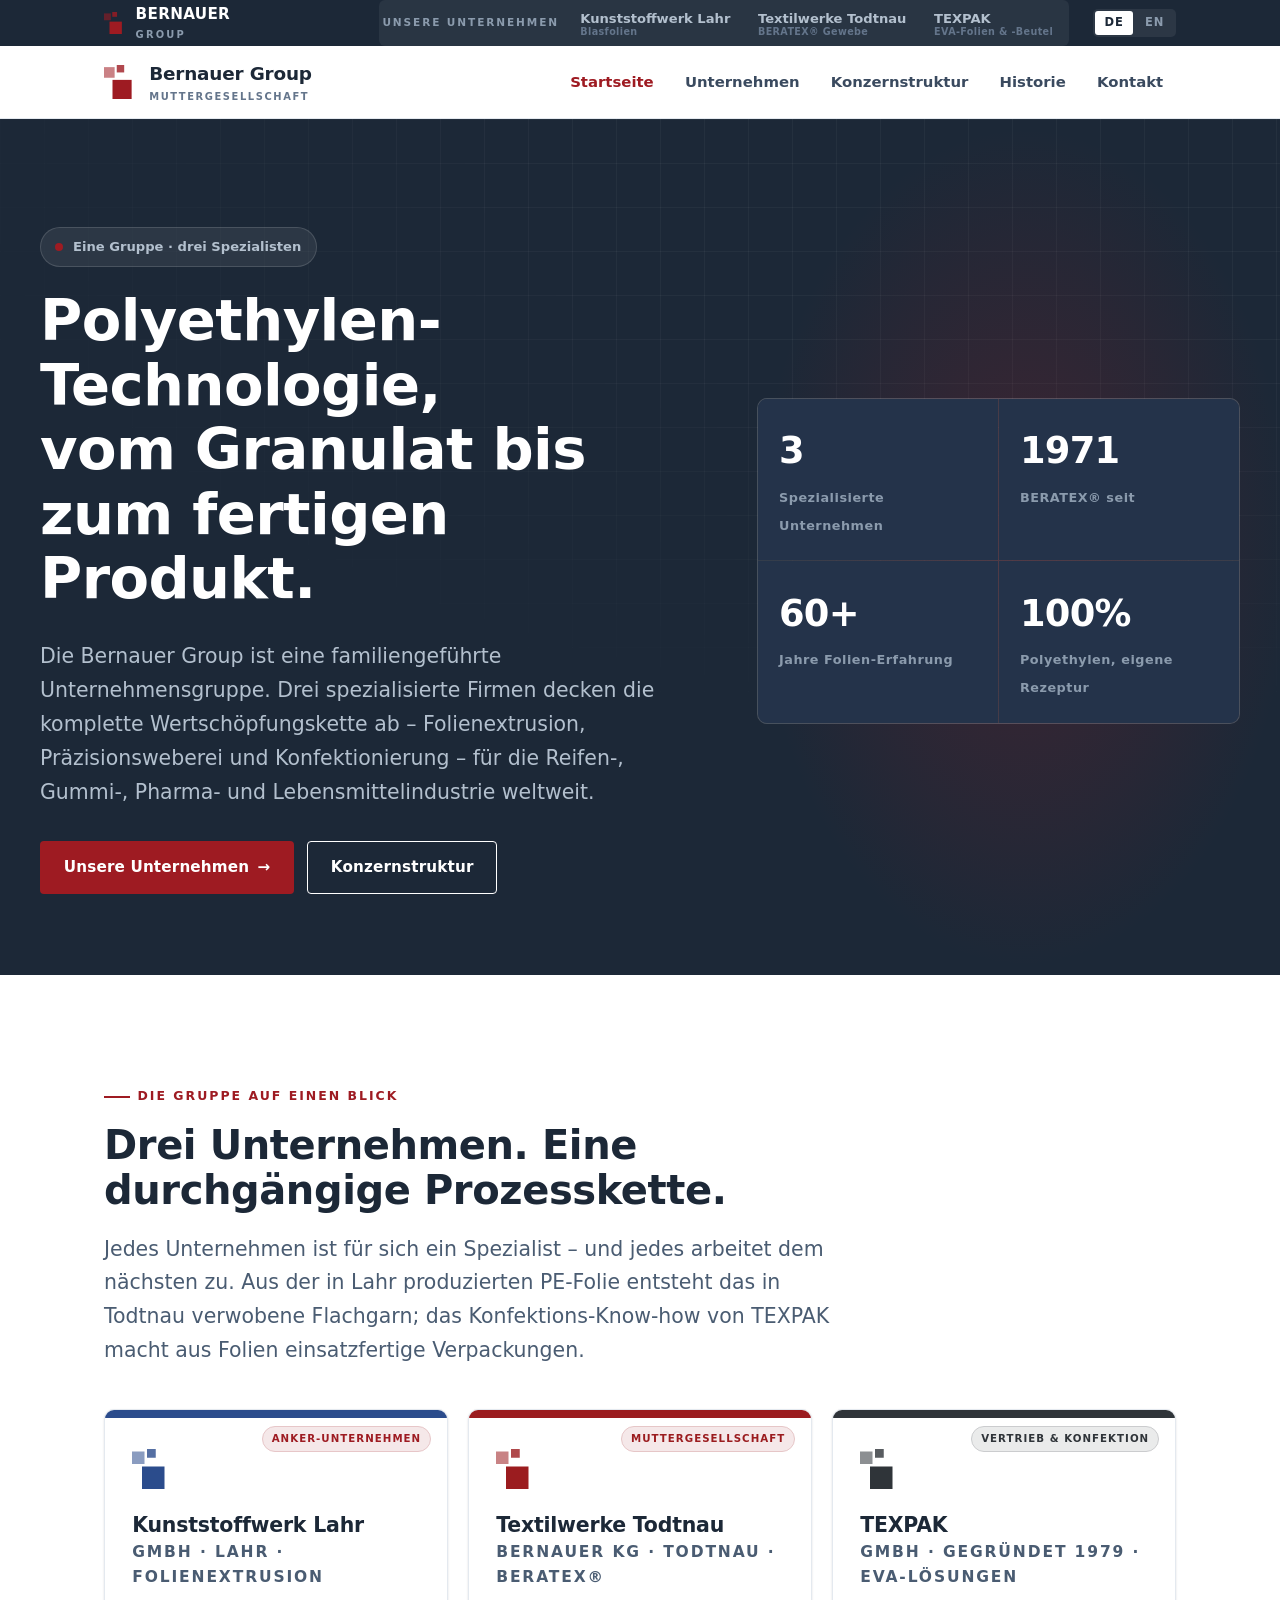
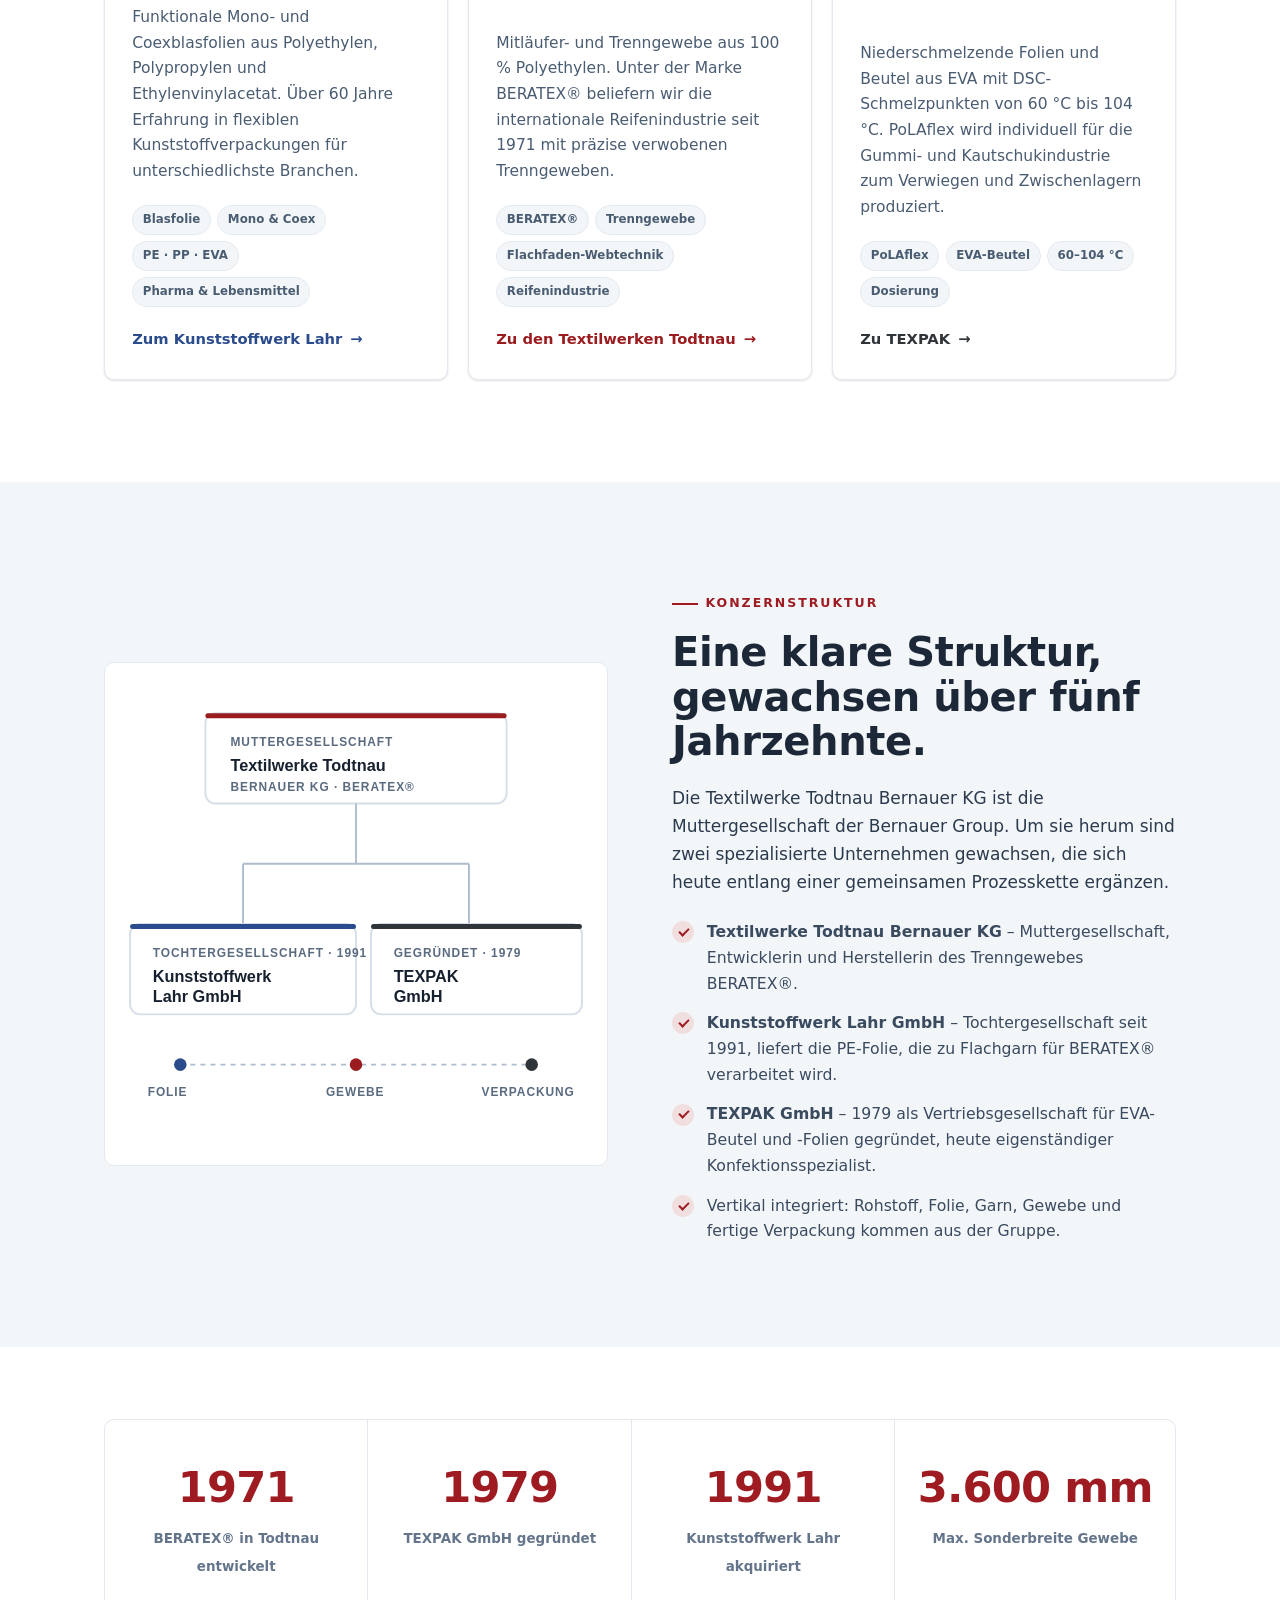
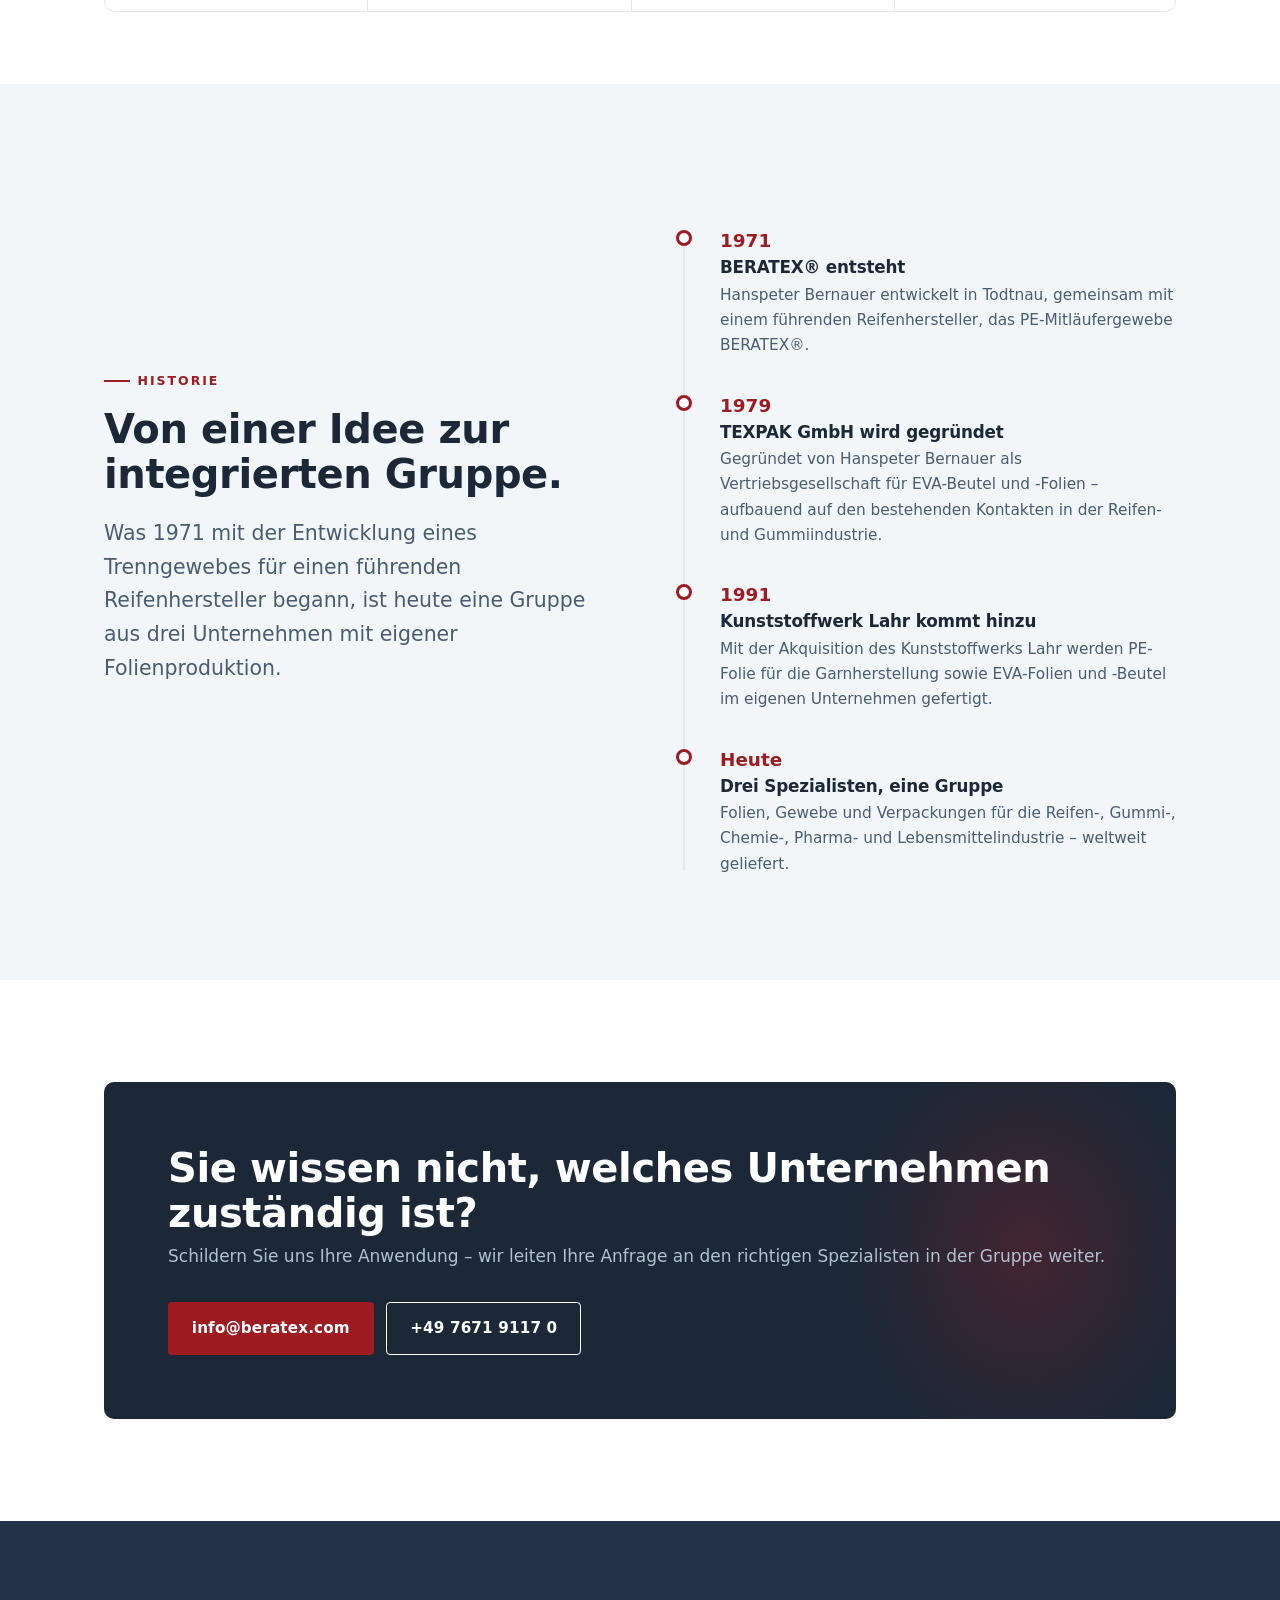
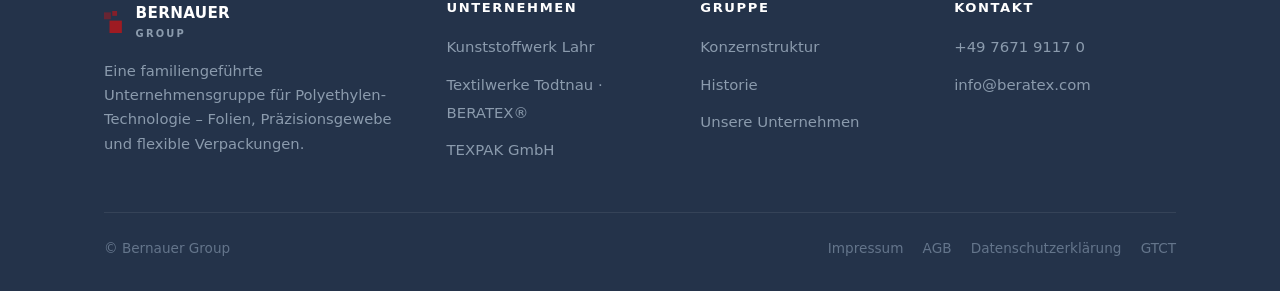
==== commit b0d0ce98: "style: Farbpalette an den bestehenden Auftritten ausrichten Die Sparten-Akzente stammen jetzt aus de" ====
--- a/index.html
+++ b/index.html
@@ -191,8 +191,8 @@
                 </style>
               </defs>
 
-              <rect class="box" x="80" y="40" width="240" height="72" rx="8" stroke="#b01f24"/>
-              <rect x="80" y="40" width="240" height="4" rx="2" fill="#b01f24"/>
+              <rect class="box" x="80" y="40" width="240" height="72" rx="8" stroke="#9b1c1f"/>
+              <rect x="80" y="40" width="240" height="4" rx="2" fill="#9b1c1f"/>
               <text class="sub" x="100" y="66" data-en="PARENT COMPANY">MUTTERGESELLSCHAFT</text>
               <text class="lbl" x="100" y="86">Textilwerke Todtnau</text>
               <text class="sub" x="100" y="102">BERNAUER KG · BERATEX®</text>
@@ -202,22 +202,22 @@
               <path class="conn" d="M110 160 V 208"/>
               <path class="conn" d="M290 160 V 208"/>
 
-              <rect class="box" x="20" y="208" width="180" height="72" rx="8" stroke="#1f52a0"/>
-              <rect x="20" y="208" width="180" height="4" rx="2" fill="#1f52a0"/>
+              <rect class="box" x="20" y="208" width="180" height="72" rx="8" stroke="#2b4c8c"/>
+              <rect x="20" y="208" width="180" height="4" rx="2" fill="#2b4c8c"/>
               <text class="sub" x="38" y="234" data-en="SUBSIDIARY · 1991">TOCHTERGESELLSCHAFT · 1991</text>
               <text class="lbl" x="38" y="254">Kunststoffwerk</text>
               <text class="lbl" x="38" y="270">Lahr GmbH</text>
 
-              <rect class="box" x="212" y="208" width="168" height="72" rx="8" stroke="#0f766e"/>
-              <rect x="212" y="208" width="168" height="4" rx="2" fill="#0f766e"/>
+              <rect class="box" x="212" y="208" width="168" height="72" rx="8" stroke="#2f3439"/>
+              <rect x="212" y="208" width="168" height="4" rx="2" fill="#2f3439"/>
               <text class="sub" x="230" y="234" data-en="FOUNDED · 1979">GEGRÜNDET · 1979</text>
               <text class="lbl" x="230" y="254">TEXPAK</text>
               <text class="lbl" x="230" y="270">GmbH</text>
 
               <path class="conn" d="M60 320 H 340" stroke="#d5dee8" stroke-dasharray="4 4"/>
-              <circle cx="60"  cy="320" r="5" fill="#1f52a0"/>
-              <circle cx="200" cy="320" r="5" fill="#b01f24"/>
-              <circle cx="340" cy="320" r="5" fill="#0f766e"/>
+              <circle cx="60"  cy="320" r="5" fill="#2b4c8c"/>
+              <circle cx="200" cy="320" r="5" fill="#9b1c1f"/>
+              <circle cx="340" cy="320" r="5" fill="#2f3439"/>
               <text class="sub" x="34"  y="345" data-en="FILM">FOLIE</text>
               <text class="sub" x="176" y="345" data-en="FABRIC">GEWEBE</text>
               <text class="sub" x="300" y="345" data-en="PACKAGING">VERPACKUNG</text>
--- a/assets/styles.css
+++ b/assets/styles.css
@@ -6,33 +6,39 @@
 
 /* ---------- Design Tokens ---------- */
 :root {
-  /* Neutrale Industrie-Palette */
-  --ink:        #0e1621;
-  --slate-900:  #16202e;
-  --slate-800:  #1e2a3a;
-  --slate-700:  #2c3a4d;
-  --slate-600:  #3d4e63;
-  --slate-500:  #5a6b80;
-  --slate-400:  #8394a8;
-  --slate-300:  #aebccd;
-  --slate-200:  #d5dee8;
-  --line:       #e3e9f0;
-  --paper:      #f4f7fa;
-  --paper-2:    #eef2f7;
+  /* Neutrale Palette, Schieferblau wie die dunkle Kopfleiste der alten Seiten */
+  --ink:        #1c2837;
+  --slate-900:  #24334a;
+  --slate-800:  #2b3a4d;
+  --slate-700:  #3a4a5f;
+  --slate-600:  #4a5c72;
+  --slate-500:  #64758b;
+  --slate-400:  #8b9bad;
+  --slate-300:  #b3c0ce;
+  --slate-200:  #d7dfe8;
+  --line:       #e4e9ef;
+  --paper:      #f3f6f9;
+  --paper-2:    #eceff4;
   --white:      #ffffff;
 
-  /* Konzern-Leitfarbe (Bernauer) */
-  --bernauer:      #a01c24;
-  --bernauer-dark: #7c141b;
-
-  /* Sparten-Akzente */
-  --kwl:      #1f52a0;   /* Kunststoffwerk Lahr  – Blau  */
-  --beratex:  #b01f24;   /* Textilwerke Todtnau  – Rot   */
-  --texpak:   #0f766e;   /* Texpak               – Petrol*/
+  /* Konzern-Leitfarbe: Rot des Schriftzugs BERNAUER */
+  --bernauer:      #9e1b22;
+  --bernauer-dark: #7b141a;
+
+  /* Sparten-Akzente, abgenommen von den Logos der bestehenden Auftritte */
+  --kwl:          #2b4c8c;   /* Kunststoffwerk Lahr – Navy/Stahlblau */
+  --kwl-dark:     #1e3766;
+  --beratex:      #9b1c1f;   /* Textilwerke Todtnau – Ziegelrot      */
+  --beratex-dark: #781417;
+  --texpak:       #2f3439;   /* Texpak              – Anthrazit      */
+  --texpak-dark:  #17191c;
 
   /* Pro Seite überschreibbar */
   --brand:      var(--bernauer);
   --brand-dark: var(--bernauer-dark);
+  /* Variante für dunkle Flächen. Nur Texpak weicht ab: reines Anthrazit
+     wäre auf der dunklen Kopf- und CTA-Fläche nicht mehr zu erkennen. */
+  --brand-light: var(--brand);
 
   --radius:   4px;
   --radius-lg:10px;
@@ -107,7 +113,7 @@
   display: inline-block;
 }
 .bg-ink .eyebrow { color: var(--slate-300); }
-.bg-ink .eyebrow::before { background: var(--brand); }
+.bg-ink .eyebrow::before { background: var(--brand-light); }
 
 .lead { font-size: clamp(1.05rem, 1.6vw, 1.28rem); color: var(--slate-600); max-width: 62ch; }
 .bg-ink .lead { color: var(--slate-300); }
@@ -124,6 +130,11 @@
 }
 .btn--primary { background: var(--brand); color: #fff; }
 .btn--primary:hover { background: var(--brand-dark); transform: translateY(-1px); }
+/* Auf dunklem Grund die aufgehellte Variante verwenden */
+.hero .btn--primary, .cta .btn--primary, .bg-ink .btn--primary { background: var(--brand-light); }
+.hero .btn--primary:hover, .cta .btn--primary:hover, .bg-ink .btn--primary:hover {
+  background: color-mix(in srgb, var(--brand-light) 82%, #fff);
+}
 .btn--ghost { border-color: currentColor; color: var(--ink); }
 .btn--ghost:hover { background: var(--ink); color: #fff; border-color: var(--ink); }
 /* Auf dunklem Grund (Hero, CTA, Ink-Sektionen) muss der Ghost-Button hell sein */
@@ -230,6 +241,10 @@
 }
 .mainnav a:hover { color: var(--brand); background: var(--paper); }
 .mainnav a.is-active { color: var(--brand); }
+/* Der CTA ist ein Button, kein Navigationslink: `.mainnav a` ist
+   spezifischer als `.btn--primary` und wuerde die Schriftfarbe kippen. */
+.mainnav a.btn--primary { color: #fff; }
+.mainnav a.btn--primary:hover { color: #fff; background: var(--brand-dark); }
 .nav-cta { margin-left: .4rem; }
 
 .nav-toggle {
@@ -279,7 +294,7 @@
   padding: .5rem .9rem; border-radius: 100px; font-size: .82rem;
   color: var(--slate-300); font-weight: 600; margin-bottom: 1.4rem;
 }
-.hero__badge .dot { width: 8px; height: 8px; border-radius: 50%; background: var(--brand); }
+.hero__badge .dot { width: 8px; height: 8px; border-radius: 50%; background: var(--brand-light); }
 
 /* Kennzahlen im Hero */
 .hero__stats { display: grid; grid-template-columns: repeat(2, 1fr); gap: 1px; background: rgba(255,255,255,.1);
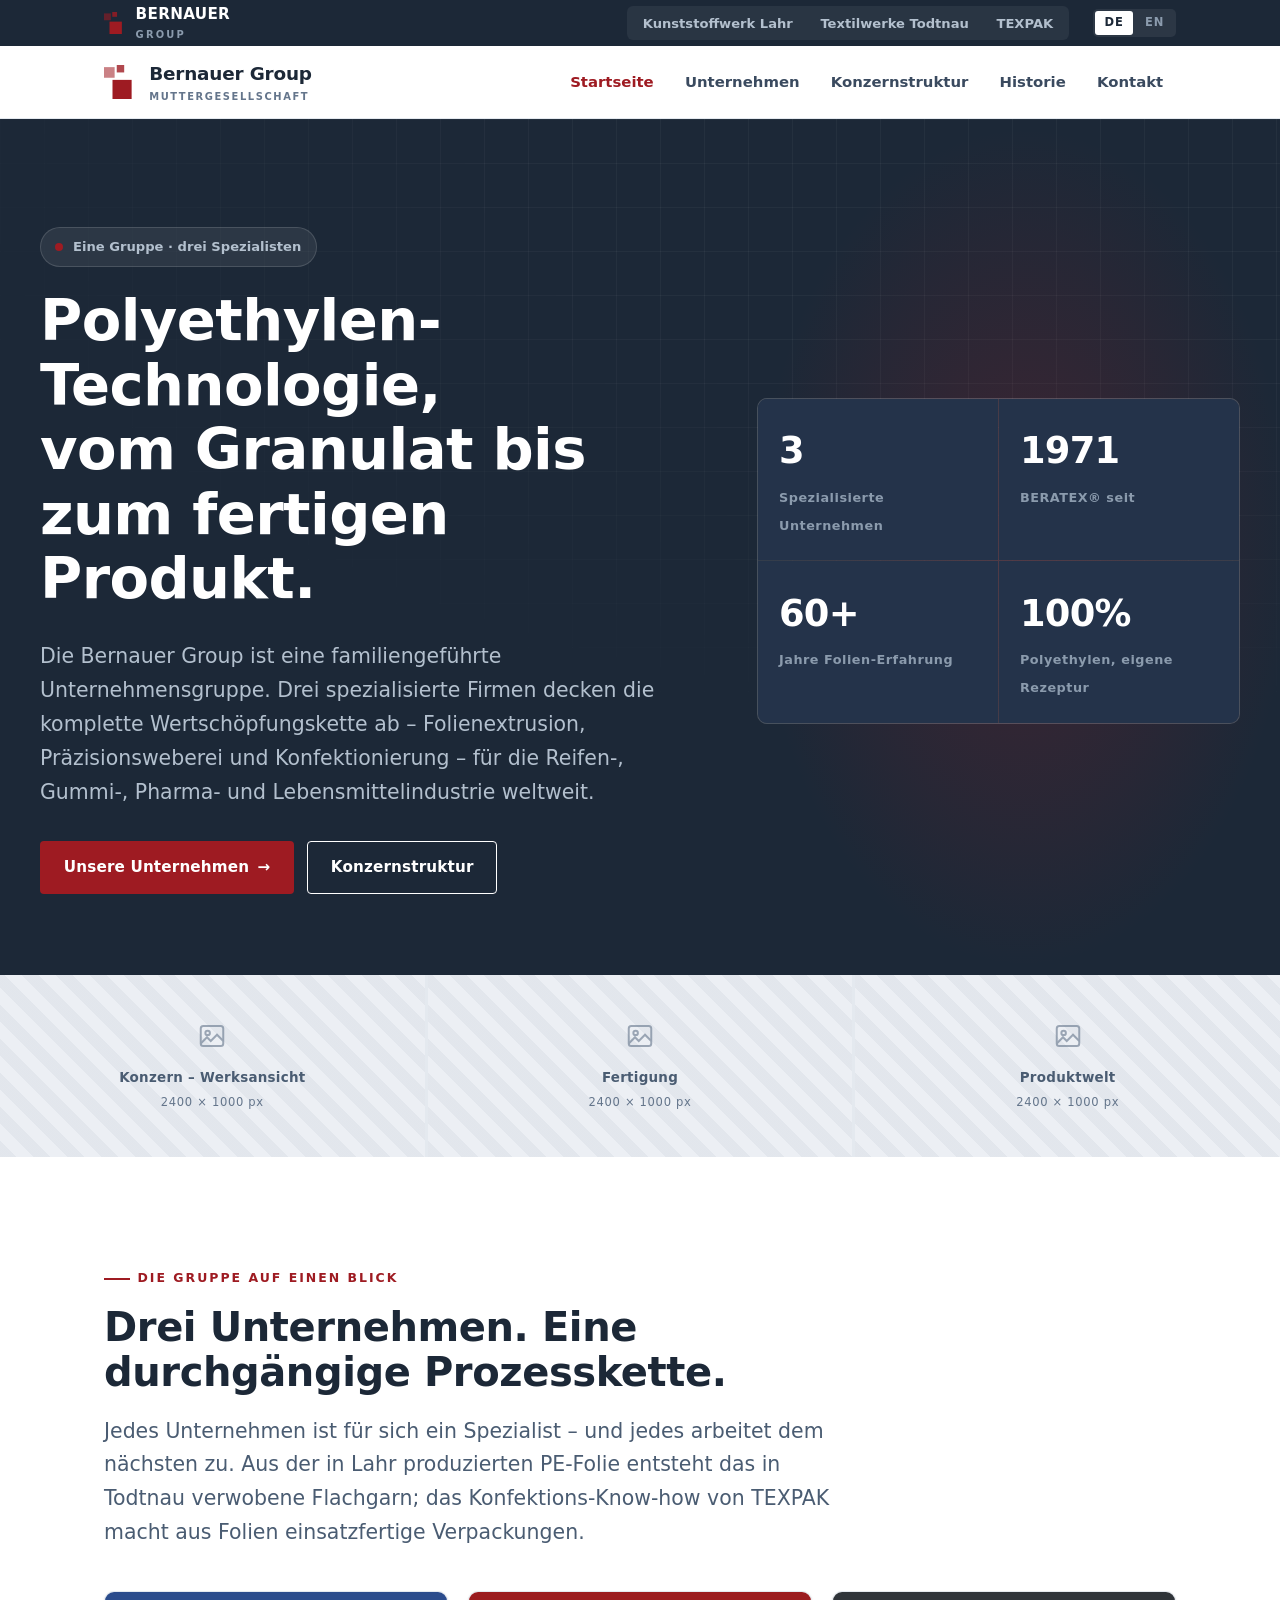
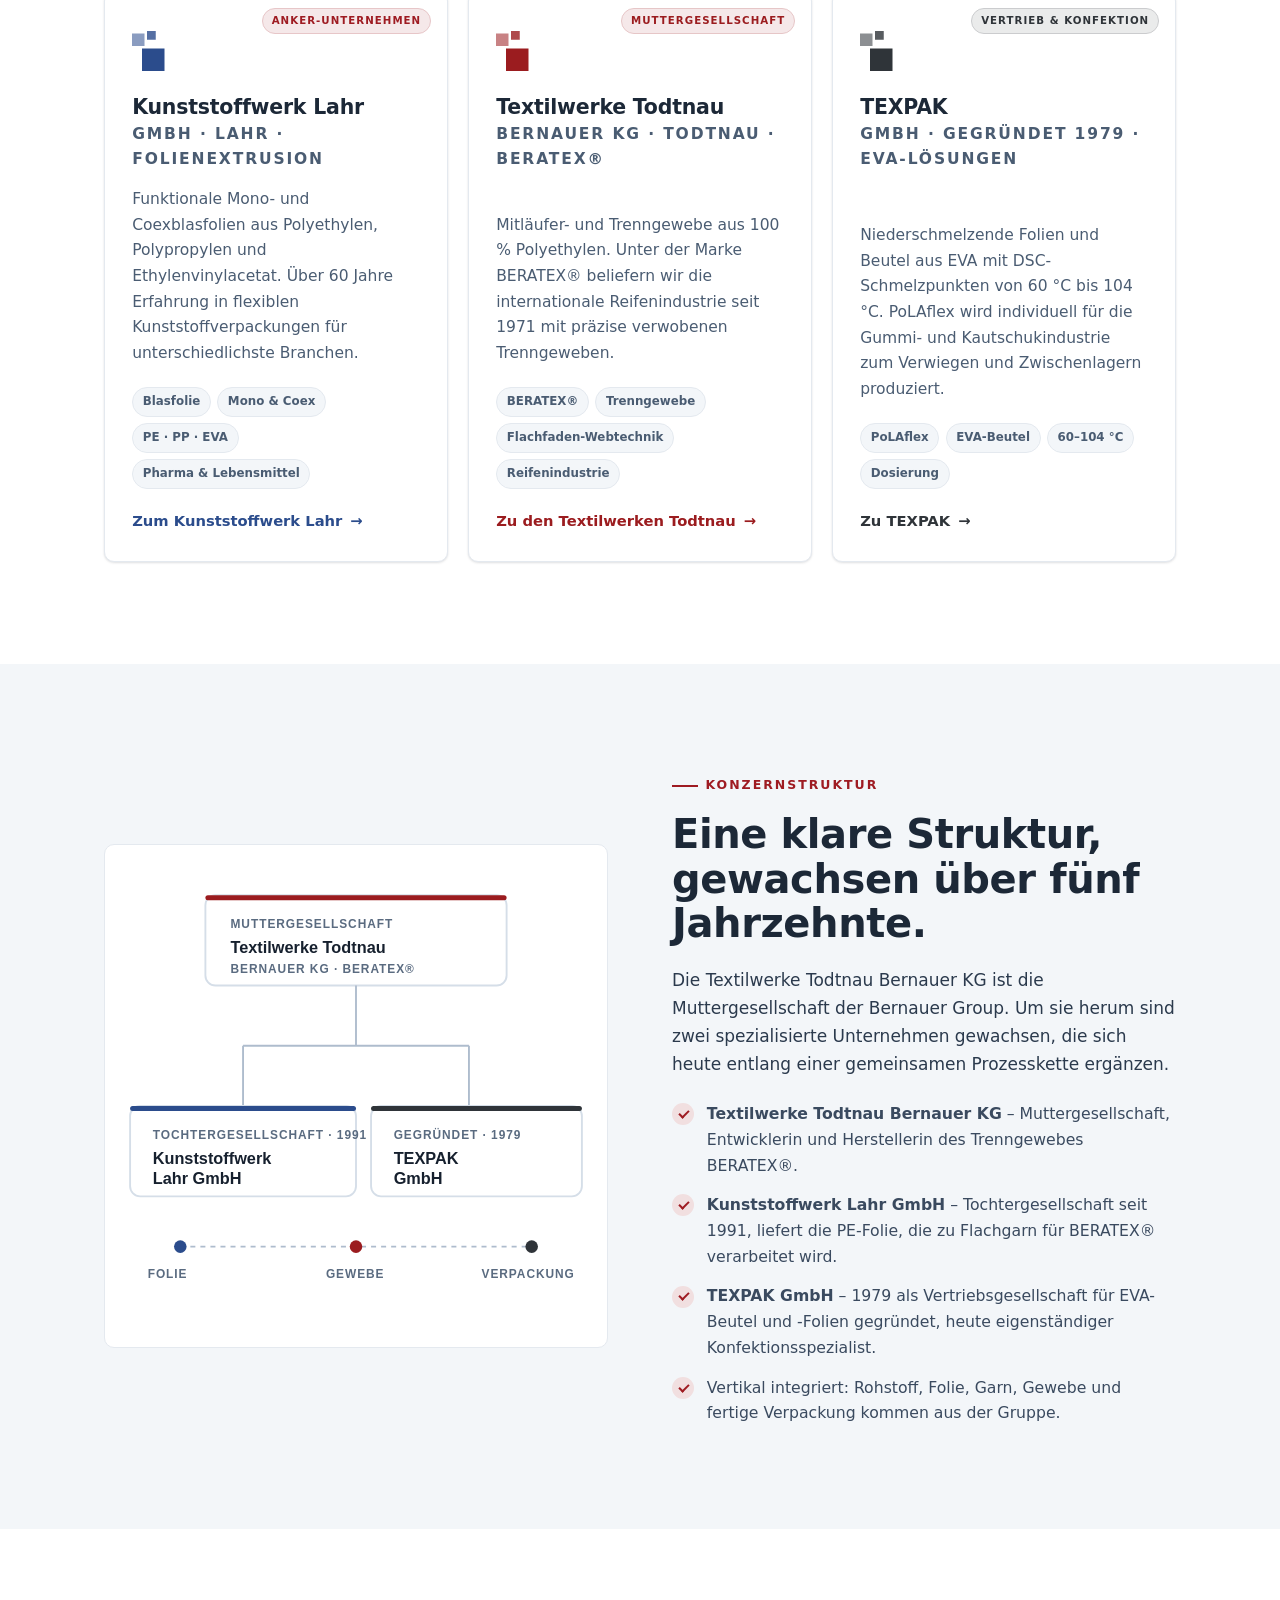
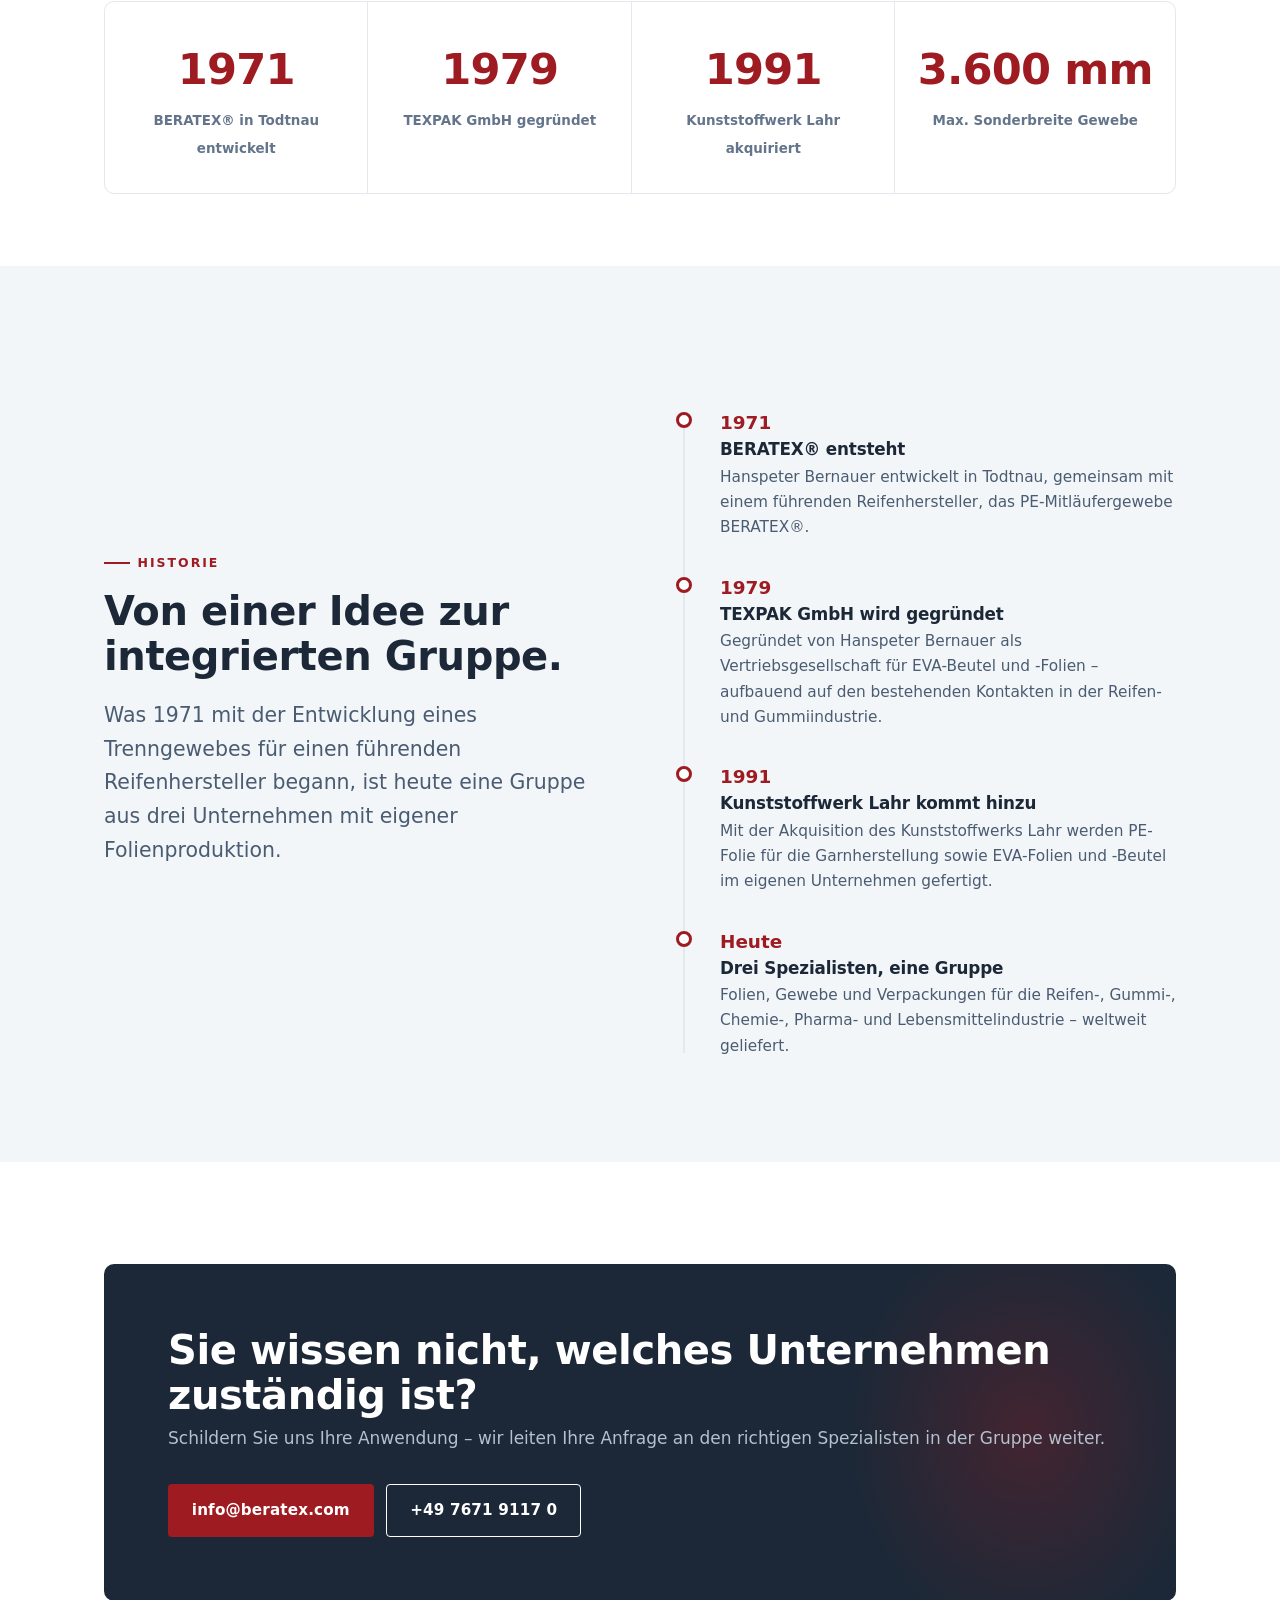
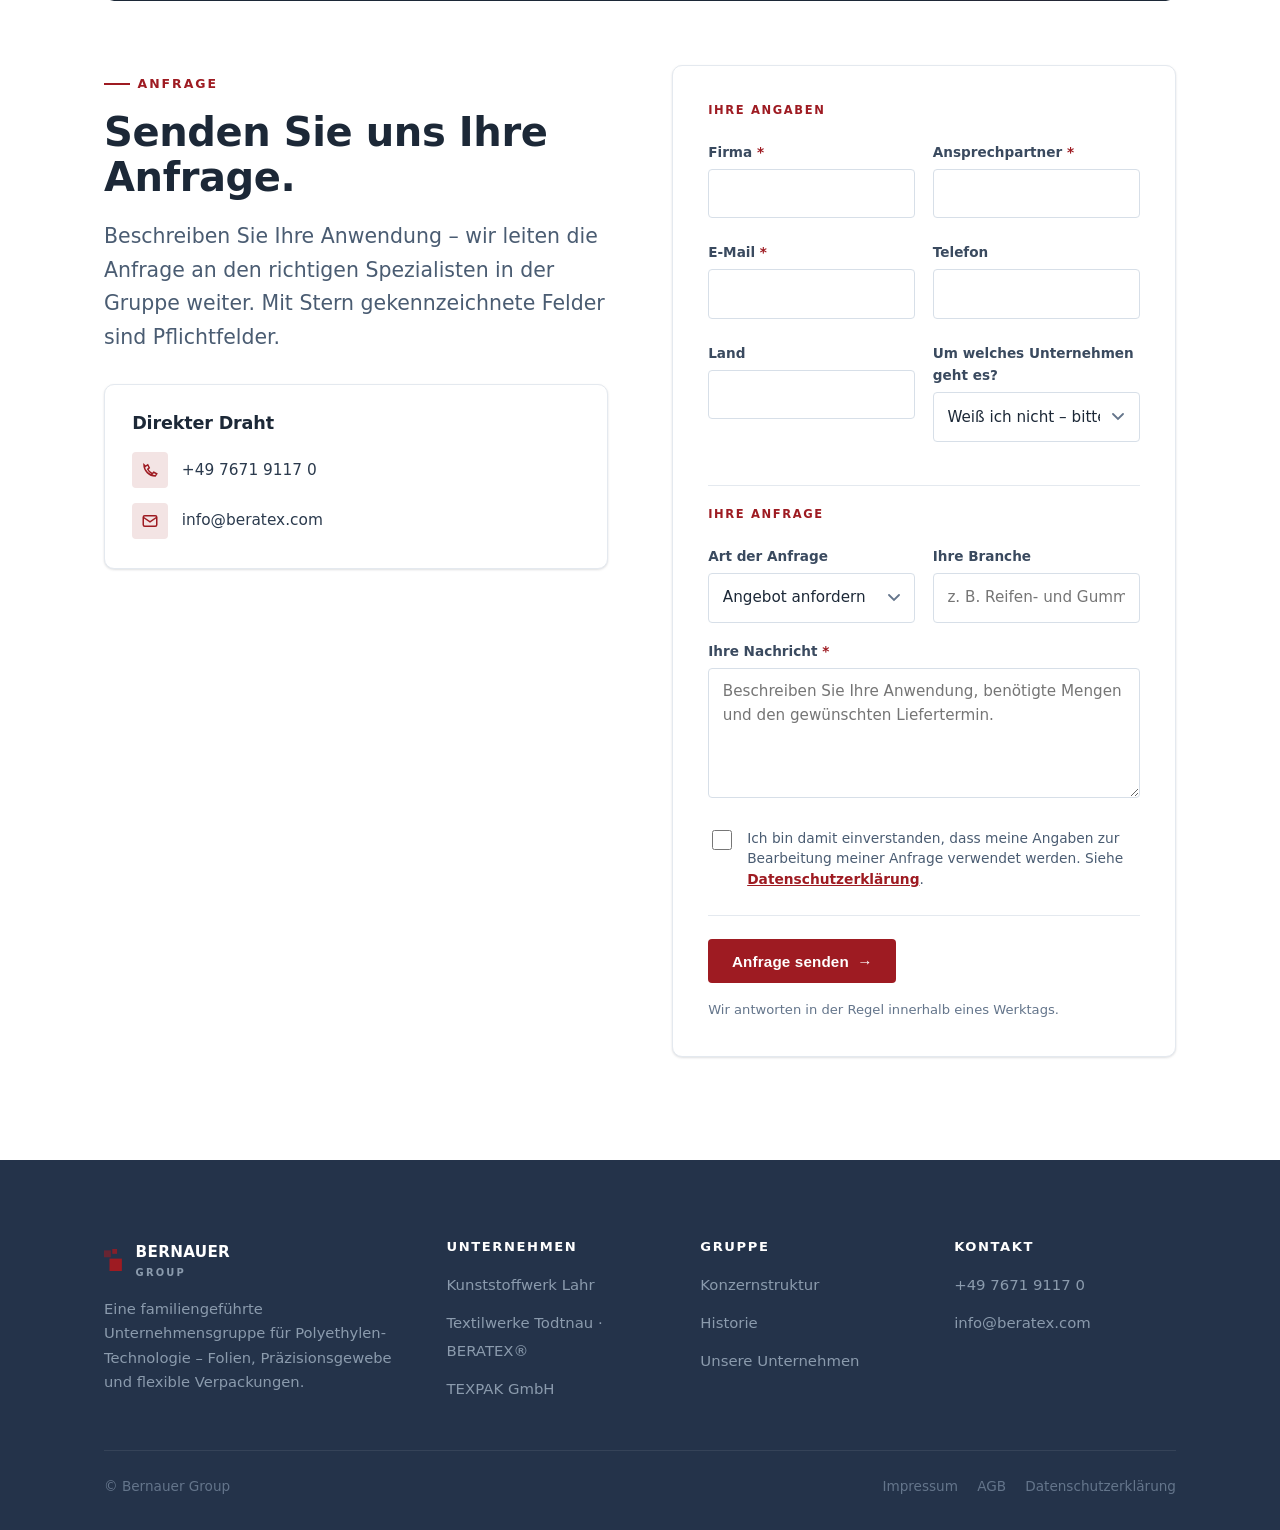
==== commit aaad6cea: "feat: Rechtstexte, Kontaktformulare, Bildplatzhalter, schlankere Kopfzeile Inhalte aus den bestehend" ====
--- a/index.html
+++ b/index.html
@@ -21,10 +21,9 @@
       </a>
 
       <nav class="switch" aria-label="Unternehmen der Gruppe">
-        <span class="switch__label" data-en="Our companies">Unsere Unternehmen</span>
-        <a href="kunststoffwerk-lahr.html" data-brand="kwl">Kunststoffwerk Lahr<small data-en="Blown films">Blasfolien</small></a>
-        <a href="beratex.html" data-brand="beratex">Textilwerke Todtnau<small data-en="BERATEX® fabrics">BERATEX® Gewebe</small></a>
-        <a href="texpak.html" data-brand="texpak">TEXPAK<small data-en="EVA films &amp; bags">EVA-Folien &amp; -Beutel</small></a>
+                <a href="kunststoffwerk-lahr.html" data-brand="kwl">Kunststoffwerk Lahr</a>
+        <a href="beratex.html" data-brand="beratex">Textilwerke Todtnau</a>
+        <a href="texpak.html" data-brand="texpak">TEXPAK</a>
       </nav>
 
       <div class="langswitch" role="group" aria-label="Sprache / Language">
@@ -92,6 +91,13 @@
     </div>
   </section>
 
+  <!-- Bildband: hier die Motive der Sparte einsetzen -->
+  <div class="strip">
+    <div class="imgph" role="img" aria-label="Platzhalter: Konzern – Werksansicht"><span class="imgph__inner"><svg viewBox="0 0 24 24" fill="none" stroke="currentColor" stroke-width="1.6" aria-hidden="true"><rect x="3" y="4" width="18" height="16" rx="2"/><circle cx="8.5" cy="9.5" r="1.8"/><path d="M21 16l-5-5-5 5-3-3-5 5"/></svg><b>Konzern – Werksansicht</b><small>2400 × 1000 px</small></span></div>
+    <div class="imgph" role="img" aria-label="Platzhalter: Fertigung"><span class="imgph__inner"><svg viewBox="0 0 24 24" fill="none" stroke="currentColor" stroke-width="1.6" aria-hidden="true"><rect x="3" y="4" width="18" height="16" rx="2"/><circle cx="8.5" cy="9.5" r="1.8"/><path d="M21 16l-5-5-5 5-3-3-5 5"/></svg><b>Fertigung</b><small>2400 × 1000 px</small></span></div>
+    <div class="imgph" role="img" aria-label="Platzhalter: Produktwelt"><span class="imgph__inner"><svg viewBox="0 0 24 24" fill="none" stroke="currentColor" stroke-width="1.6" aria-hidden="true"><rect x="3" y="4" width="18" height="16" rx="2"/><circle cx="8.5" cy="9.5" r="1.8"/><path d="M21 16l-5-5-5 5-3-3-5 5"/></svg><b>Produktwelt</b><small>2400 × 1000 px</small></span></div>
+  </div>
+
   <!-- ══ DIE DREI UNTERNEHMEN — die Weiche als große Karten ════════ -->
   <section class="section" id="companies">
     <div class="container">
@@ -313,6 +319,117 @@
           </div>
         </div>
       </div>
+
+      <!-- Kontaktformular -->
+      <div class="split" style="margin-top:clamp(2.5rem,5vw,4rem);align-items:start">
+        <div>
+          <span class="eyebrow" data-en="Enquiry">Anfrage</span>
+          <h2 data-en="Send us your enquiry.">Senden Sie uns Ihre Anfrage.</h2>
+          <p class="lead" data-en="Describe your application and we will route the enquiry to the right specialist within the group. Fields marked with an asterisk are required.">
+            Beschreiben Sie Ihre Anwendung – wir leiten die Anfrage an den
+            richtigen Spezialisten in der Gruppe weiter. Mit Stern
+            gekennzeichnete Felder sind Pflichtfelder.
+          </p>
+
+          <div class="contact-card" style="margin-top:1.8rem">
+            <h3 data-en="Direct contact">Direkter Draht</h3>
+            <ul class="contact-list">
+              <li>
+                <span class="ico" aria-hidden="true"><svg viewBox="0 0 24 24" fill="none" stroke="currentColor" stroke-width="2"><path d="M4 5c0 8 7 15 15 15l2-3-4-2-2 2a13 13 0 01-6-6l2-2-2-4-3 2z"/></svg></span>
+                <a href="tel:+4976719117">+49 7671 9117 0</a>
+              </li>
+              <li>
+                <span class="ico" aria-hidden="true"><svg viewBox="0 0 24 24" fill="none" stroke="currentColor" stroke-width="2"><rect x="3" y="5" width="18" height="14" rx="2"/><path d="M3 7l9 6 9-6"/></svg></span>
+                <a href="mailto:info@beratex.com">info@beratex.com</a>
+              </li>
+            </ul>
+          </div>
+        </div>
+
+        <form class="form" data-subject="Anfrage über die Website der Bernauer Group"
+              data-to="info@beratex.com" novalidate>
+          <div class="form__grid">
+            <p class="form__legend" data-en="Your details">Ihre Angaben</p>
+
+            <div class="field">
+              <label class="req" for="g-company" data-en="Company">Firma</label>
+              <input id="g-company" name="Firma" type="text" autocomplete="organization" required>
+              <p class="field__err" data-err></p>
+            </div>
+            <div class="field">
+              <label class="req" for="g-name" data-en="Contact person">Ansprechpartner</label>
+              <input id="g-name" name="Ansprechpartner" type="text" autocomplete="name" required>
+              <p class="field__err" data-err></p>
+            </div>
+            <div class="field">
+              <label class="req" for="g-mail" data-en="Email">E-Mail</label>
+              <input id="g-mail" name="E-Mail" type="email" autocomplete="email" required>
+              <p class="field__err" data-err></p>
+            </div>
+            <div class="field">
+              <label for="g-phone" data-en="Phone">Telefon</label>
+              <input id="g-phone" name="Telefon" type="tel" autocomplete="tel">
+            </div>
+            <div class="field">
+              <label for="g-country" data-en="Country">Land</label>
+              <input id="g-country" name="Land" type="text" autocomplete="country-name">
+            </div>
+            <div class="field">
+              <label for="g-division" data-en="Which company is this about?">Um welches Unternehmen geht es?</label>
+              <select id="g-division" name="Unternehmen">
+                <option value="" data-en="Not sure — please advise">Weiß ich nicht – bitte beraten</option>
+                <option data-en="Kunststoffwerk Lahr – blown films">Kunststoffwerk Lahr – Blasfolien</option>
+                <option data-en="Textilwerke Todtnau – BERATEX® fabrics">Textilwerke Todtnau – BERATEX® Gewebe</option>
+                <option data-en="TEXPAK – EVA films &amp; bags">TEXPAK – EVA-Folien &amp; -Beutel</option>
+              </select>
+            </div>
+
+            <p class="form__legend" data-en="Your enquiry">Ihre Anfrage</p>
+
+            <div class="field">
+              <label for="g-type" data-en="Type of enquiry">Art der Anfrage</label>
+              <select id="g-type" name="Art der Anfrage">
+                <option data-en="Request a quote">Angebot anfordern</option>
+                <option data-en="Request a sample">Muster anfordern</option>
+                <option data-en="Technical consultation">Technische Beratung</option>
+                <option data-en="Repeat order">Nachbestellung</option>
+                <option data-en="Other">Sonstiges</option>
+              </select>
+            </div>
+            <div class="field">
+              <label for="g-industry" data-en="Your industry">Ihre Branche</label>
+              <input id="g-industry" name="Branche" type="text"
+                     placeholder="z. B. Reifen- und Gummiindustrie"
+                     data-en-placeholder="e.g. tyre and rubber industry">
+            </div>
+
+            <div class="field field--wide">
+              <label class="req" for="g-msg" data-en="Your message">Ihre Nachricht</label>
+              <textarea id="g-msg" name="Nachricht" required
+                        placeholder="Beschreiben Sie Ihre Anwendung, benötigte Mengen und den gewünschten Liefertermin."
+                        data-en-placeholder="Describe your application, the quantities you need and your target delivery date."></textarea>
+              <p class="field__err" data-err></p>
+            </div>
+
+            <div class="consent">
+              <input id="g-consent" name="Einwilligung" type="checkbox" required>
+              <label for="g-consent" data-en-html="I agree that my details may be used to process my enquiry. See the <a href=&quot;datenschutz.html&quot;>privacy policy</a>.">
+                Ich bin damit einverstanden, dass meine Angaben zur Bearbeitung
+                meiner Anfrage verwendet werden. Siehe
+                <a href="datenschutz.html">Datenschutzerklärung</a>.
+              </label>
+              <p class="field__err" data-err></p>
+            </div>
+
+            <p class="form__status" role="status" aria-live="polite"></p>
+          </div>
+
+          <div class="form__actions">
+            <button class="btn btn--primary" type="submit" data-en-html="Send enquiry <span class=&quot;arrow&quot;>→</span>">Anfrage senden <span class="arrow">→</span></button>
+            <p class="form__note" data-en="We usually reply within one working day.">Wir antworten in der Regel innerhalb eines Werktags.</p>
+          </div>
+        </form>
+      </div>
     </div>
   </section>
 
@@ -359,10 +476,10 @@
     <div class="footer__bottom">
       <span>© Bernauer Group</span>
       <nav>
-        <a href="#" data-en="Imprint">Impressum</a>
-        <a href="#" data-en="Terms &amp; Conditions">AGB</a>
-        <a href="#" data-en="Privacy Policy">Datenschutzerklärung</a>
-        <a href="#">GTCT</a>
+        <a href="impressum.html" data-en="Imprint">Impressum</a>
+        <a href="agb.html" data-en="Terms &amp; Conditions">AGB</a>
+        <a href="datenschutz.html" data-en="Privacy Policy">Datenschutzerklärung</a>
+        
       </nav>
     </div>
   </div>
--- a/assets/styles.css
+++ b/assets/styles.css
@@ -254,6 +254,49 @@
   flex-direction: column; justify-content: center; align-items: center; gap: 5px;
 }
 .nav-toggle span { width: 20px; height: 2px; background: var(--ink); transition: .2s; }
+
+/* =====================================================================
+   BILD-PLATZHALTER
+   Markieren, wo Fotos eingesetzt werden. Zum Ersetzen einfach
+   <div class="imgph">…</div> durch <img src="…" alt="…"> tauschen.
+   ===================================================================== */
+.imgph {
+  position: relative;
+  display: grid; place-items: center;
+  background-color: var(--paper-2);
+  background-image:
+    repeating-linear-gradient(45deg,
+      rgba(100,117,139,.07) 0 12px, transparent 12px 24px);
+  border: 1px dashed var(--slate-300);
+  border-radius: var(--radius);
+  color: var(--slate-500);
+  text-align: center;
+  padding: 1rem;
+  overflow: hidden;
+  min-height: 120px;
+}
+.imgph__inner { position: relative; z-index: 1; max-width: 90%; }
+.imgph svg { width: 30px; height: 30px; margin-bottom: .5rem; opacity: .6; }
+.imgph b {
+  display: block; font-size: .84rem; font-weight: 700; color: var(--slate-600);
+  letter-spacing: .02em;
+}
+.imgph small {
+  display: block; margin-top: .25rem; font-size: .72rem; color: var(--slate-500);
+  letter-spacing: .06em;
+}
+.imgph--tall { aspect-ratio: 3/4; }
+.imgph--wide { aspect-ratio: 16/9; }
+.imgph--square { aspect-ratio: 1/1; }
+
+/* Bildband unter der Kopfzeile – wie auf den bestehenden Auftritten */
+.strip { display: grid; grid-template-columns: repeat(3, 1fr); gap: 3px; background: var(--line); }
+.strip .imgph { border: 0; border-radius: 0; aspect-ratio: 21/9; min-height: 150px; }
+@media (max-width: 700px) {
+  .strip { grid-template-columns: 1fr; }
+  .strip .imgph:nth-child(n+3) { display: none; }  /* auf dem Telefon reicht ein Motiv */
+  .strip .imgph { aspect-ratio: 16/9; }
+}
 
 /* =====================================================================
    HERO
@@ -523,6 +566,141 @@
 .contact-list a:hover { color: var(--brand); }
 
 /* =====================================================================
+   ANSPRECHPARTNER  /  VERTRIEBSBUEROS
+   ===================================================================== */
+.people { display: grid; grid-template-columns: repeat(2, 1fr); gap: 1rem; }
+.person {
+  background: #fff; border: 1px solid var(--line); border-radius: var(--radius-lg);
+  padding: 1.4rem 1.5rem; transition: .18s ease;
+}
+.person:hover { box-shadow: var(--shadow-sm); border-color: var(--slate-200); }
+.person__name { font-size: 1.05rem; font-weight: 800; color: var(--brand); margin: 0 0 .1rem; }
+.person__role { font-size: .86rem; font-weight: 600; color: var(--slate-600); margin: 0 0 .9rem; }
+.person__addr { font-size: .9rem; color: var(--slate-600); margin: 0 0 .9rem; font-style: normal; }
+.person dl { margin: 0; display: grid; gap: .45rem; }
+.person dl > div { display: flex; gap: .6rem; align-items: baseline; font-size: .92rem; }
+.person dt {
+  flex: 0 0 3.1rem; font-size: .68rem; font-weight: 700; letter-spacing: .1em;
+  text-transform: uppercase; color: var(--slate-500);
+}
+.person dd { margin: 0; }
+.person dd a { font-weight: 600; }
+.person dd a:hover { color: var(--brand); text-decoration: underline; }
+/* Sprachkenntnisse */
+.langs { display: flex; flex-wrap: wrap; gap: .3rem; margin-top: 1rem; }
+.langs span {
+  font-size: .66rem; font-weight: 700; letter-spacing: .08em;
+  color: var(--slate-600); background: var(--paper);
+  border: 1px solid var(--line); border-radius: 3px; padding: .18rem .42rem;
+}
+
+/* =====================================================================
+   KONTAKTFORMULAR
+   ===================================================================== */
+.form {
+  background: #fff; border: 1px solid var(--line); border-radius: var(--radius-lg);
+  padding: clamp(1.4rem, 3vw, 2.2rem); box-shadow: var(--shadow-sm);
+}
+.form__grid { display: grid; grid-template-columns: repeat(2, 1fr); gap: 1.1rem; }
+.form__legend {
+  font-size: .72rem; font-weight: 700; letter-spacing: .14em; text-transform: uppercase;
+  color: var(--brand); margin: 1.6rem 0 .2rem; grid-column: 1 / -1;
+  padding-top: 1.2rem; border-top: 1px solid var(--line);
+}
+.form__legend:first-child { margin-top: 0; padding-top: 0; border-top: 0; }
+.field { display: flex; flex-direction: column; gap: .35rem; }
+.field--wide { grid-column: 1 / -1; }
+.field label { font-size: .85rem; font-weight: 700; color: var(--slate-700); }
+.field label.req::after { content: " *"; color: var(--brand); }
+.field input, .field select, .field textarea {
+  font: inherit; font-size: .95rem; color: var(--ink);
+  background: var(--white);
+  border: 1.5px solid var(--slate-200); border-radius: var(--radius);
+  padding: .7rem .85rem; width: 100%;
+  transition: border-color .15s ease, box-shadow .15s ease;
+  min-height: 46px;                      /* komfortable Trefferflaeche */
+}
+.field textarea { min-height: 130px; resize: vertical; line-height: 1.55; }
+.field select {
+  appearance: none; cursor: pointer; padding-right: 2.4rem;
+  background-image: url("data:image/svg+xml;charset=UTF-8,%3Csvg xmlns='http://www.w3.org/2000/svg' viewBox='0 0 12 8'%3E%3Cpath d='M1 1l5 5 5-5' fill='none' stroke='%2364758b' stroke-width='1.8' stroke-linecap='round'/%3E%3C/svg%3E");
+  background-repeat: no-repeat; background-position: right .9rem center; background-size: 12px;
+}
+.field input:hover, .field select:hover, .field textarea:hover { border-color: var(--slate-300); }
+.field input:focus, .field select:focus, .field textarea:focus {
+  outline: none; border-color: var(--brand);
+  box-shadow: 0 0 0 3px color-mix(in srgb, var(--brand) 18%, transparent);
+}
+.field__hint { font-size: .78rem; color: var(--slate-500); }
+.field__err { font-size: .8rem; color: var(--brand); font-weight: 600; min-height: 0; margin: 0; }
+.field.is-invalid input, .field.is-invalid select, .field.is-invalid textarea { border-color: var(--brand); }
+
+/* Einwilligung */
+.consent { grid-column: 1 / -1; display: flex; gap: .75rem; align-items: flex-start; margin-top: .4rem; }
+.consent input[type="checkbox"] {
+  width: 20px; height: 20px; min-height: 0; flex: 0 0 auto; margin-top: .15rem;
+  accent-color: var(--brand); cursor: pointer;
+}
+.consent label { font-size: .86rem; font-weight: 500; color: var(--slate-600); line-height: 1.5; }
+.consent a { font-weight: 700; color: var(--brand); text-decoration: underline; }
+
+.form__actions {
+  display: flex; align-items: center; gap: 1rem; flex-wrap: wrap;
+  margin-top: 1.6rem; padding-top: 1.4rem; border-top: 1px solid var(--line);
+}
+.form__note { font-size: .82rem; color: var(--slate-500); margin: 0; }
+
+/* Rueckmeldung nach dem Absenden */
+.form__status {
+  grid-column: 1 / -1; margin: 1.2rem 0 0; padding: .95rem 1.1rem;
+  border-radius: var(--radius); font-size: .92rem; font-weight: 600;
+  border: 1.5px solid; display: none;
+}
+.form__status.is-ok  { display: block; color: #17603f; background: #eaf7f0; border-color: #b4e0c8; }
+.form__status.is-err { display: block; color: var(--brand-dark); background: color-mix(in srgb, var(--brand) 8%, #fff); border-color: color-mix(in srgb, var(--brand) 30%, #fff); }
+
+/* =====================================================================
+   RECHTSTEXTE  (Impressum u. a.)
+   ===================================================================== */
+.legal { max-width: 76ch; }
+.legal h2 { font-size: clamp(1.3rem, 2.4vw, 1.75rem); margin-top: 2.6rem; }
+.legal h3 { font-size: 1.05rem; color: var(--brand); margin-top: 1.8rem; }
+.legal h2:first-child, .legal h3:first-child { margin-top: 0; }
+.legal p { color: var(--slate-700); }
+.legal address { font-style: normal; color: var(--slate-700); }
+.legal .specs { margin: 1.4rem 0; }
+.legal a { color: var(--brand); font-weight: 600; text-decoration: underline; }
+.legal ol { padding-left: 1.3rem; color: var(--slate-700); }
+.legal ol li { margin-bottom: .7rem; }
+.legal ol ol { margin-top: .7rem; list-style: lower-alpha; }
+
+/* Inhaltsverzeichnis fuer lange Rechtstexte */
+.toc {
+  background: var(--paper); border: 1px solid var(--line); border-radius: var(--radius-lg);
+  padding: 1.4rem 1.6rem; margin: 2rem 0 2.6rem;
+}
+.toc h2 {
+  font-size: .74rem !important; letter-spacing: .14em; text-transform: uppercase;
+  color: var(--slate-500); margin: 0 0 .9rem !important;
+}
+.toc ol {
+  list-style: none; padding: 0; margin: 0;
+  display: grid; grid-template-columns: repeat(2, 1fr); gap: .5rem 1.6rem;
+}
+.toc li { margin: 0; }
+.toc a { color: var(--slate-700); font-weight: 600; font-size: .92rem; text-decoration: none; }
+.toc a:hover { color: var(--brand); text-decoration: underline; }
+@media (max-width: 640px) { .toc ol { grid-template-columns: 1fr; } }
+
+/* Hinweiskasten */
+.notice {
+  border-left: 4px solid var(--brand); background: var(--paper);
+  padding: 1.1rem 1.3rem; border-radius: 0 var(--radius) var(--radius) 0;
+  margin: 1.8rem 0; font-size: .93rem; color: var(--slate-700);
+}
+.notice p:last-child { margin-bottom: 0; }
+
+/* =====================================================================
    RESPONSIVE
    ===================================================================== */
 /* Mittlere Breiten: waagerechte Navigation wird sonst zu breit.
@@ -564,12 +742,48 @@
 }
 @media (min-width: 1081px) { .mobile-switch { display: none; } }
 
+@media (max-width: 860px) {
+  .people { grid-template-columns: 1fr; }
+}
+
+@media (max-width: 700px) {
+  /* Formular einspaltig – zweispaltige Felder sind auf dem Telefon unbrauchbar */
+  .form__grid { grid-template-columns: 1fr; gap: .95rem; }
+  .form__actions { flex-direction: column; align-items: stretch; }
+  .form__actions .btn { justify-content: center; }
+}
+
 @media (max-width: 560px) {
   .cards { grid-template-columns: 1fr; }
   .footer__grid { grid-template-columns: 1fr; }
   .hero__stats { grid-template-columns: 1fr; }
   .groupbar__inner { min-height: 42px; }
   .cta__inner { flex-direction: column; align-items: flex-start; }
+  .cta__inner .btn, .hero__actions .btn { width: 100%; justify-content: center; }
+  /* Kennzahlen paarweise statt vier nebeneinander */
+  .stats { grid-template-columns: 1fr 1fr; }
+  .stat { padding: 1.4rem .9rem; }
+  /* Schluessel-Wert-Zeilen brechen um, statt zu quetschen */
+  .specs div { flex-direction: column; gap: .2rem; }
+  .specs dd, .specs .v { text-align: left; }
+  .person dl > div { flex-direction: column; gap: .1rem; }
+  .person dt { flex: none; }
+  .footer__bottom { flex-direction: column; gap: .8rem; }
+}
+
+/* Sehr schmale Geraete (z. B. iPhone SE) */
+@media (max-width: 380px) {
+  .stats { grid-template-columns: 1fr; }
+  .switch__label { display: none; }
+  .langswitch button { padding: .38rem .5rem; }
+}
+
+/* Auf Tastatur-Fokus immer ein sichtbarer Ring */
+:focus-visible { outline: 3px solid color-mix(in srgb, var(--brand) 55%, #fff); outline-offset: 2px; }
+
+/* iOS zoomt Formularfelder unter 16px automatisch heran */
+@media (max-width: 860px) {
+  .field input, .field select, .field textarea { font-size: 16px; }
 }
 
 @media (prefers-reduced-motion: reduce) {
